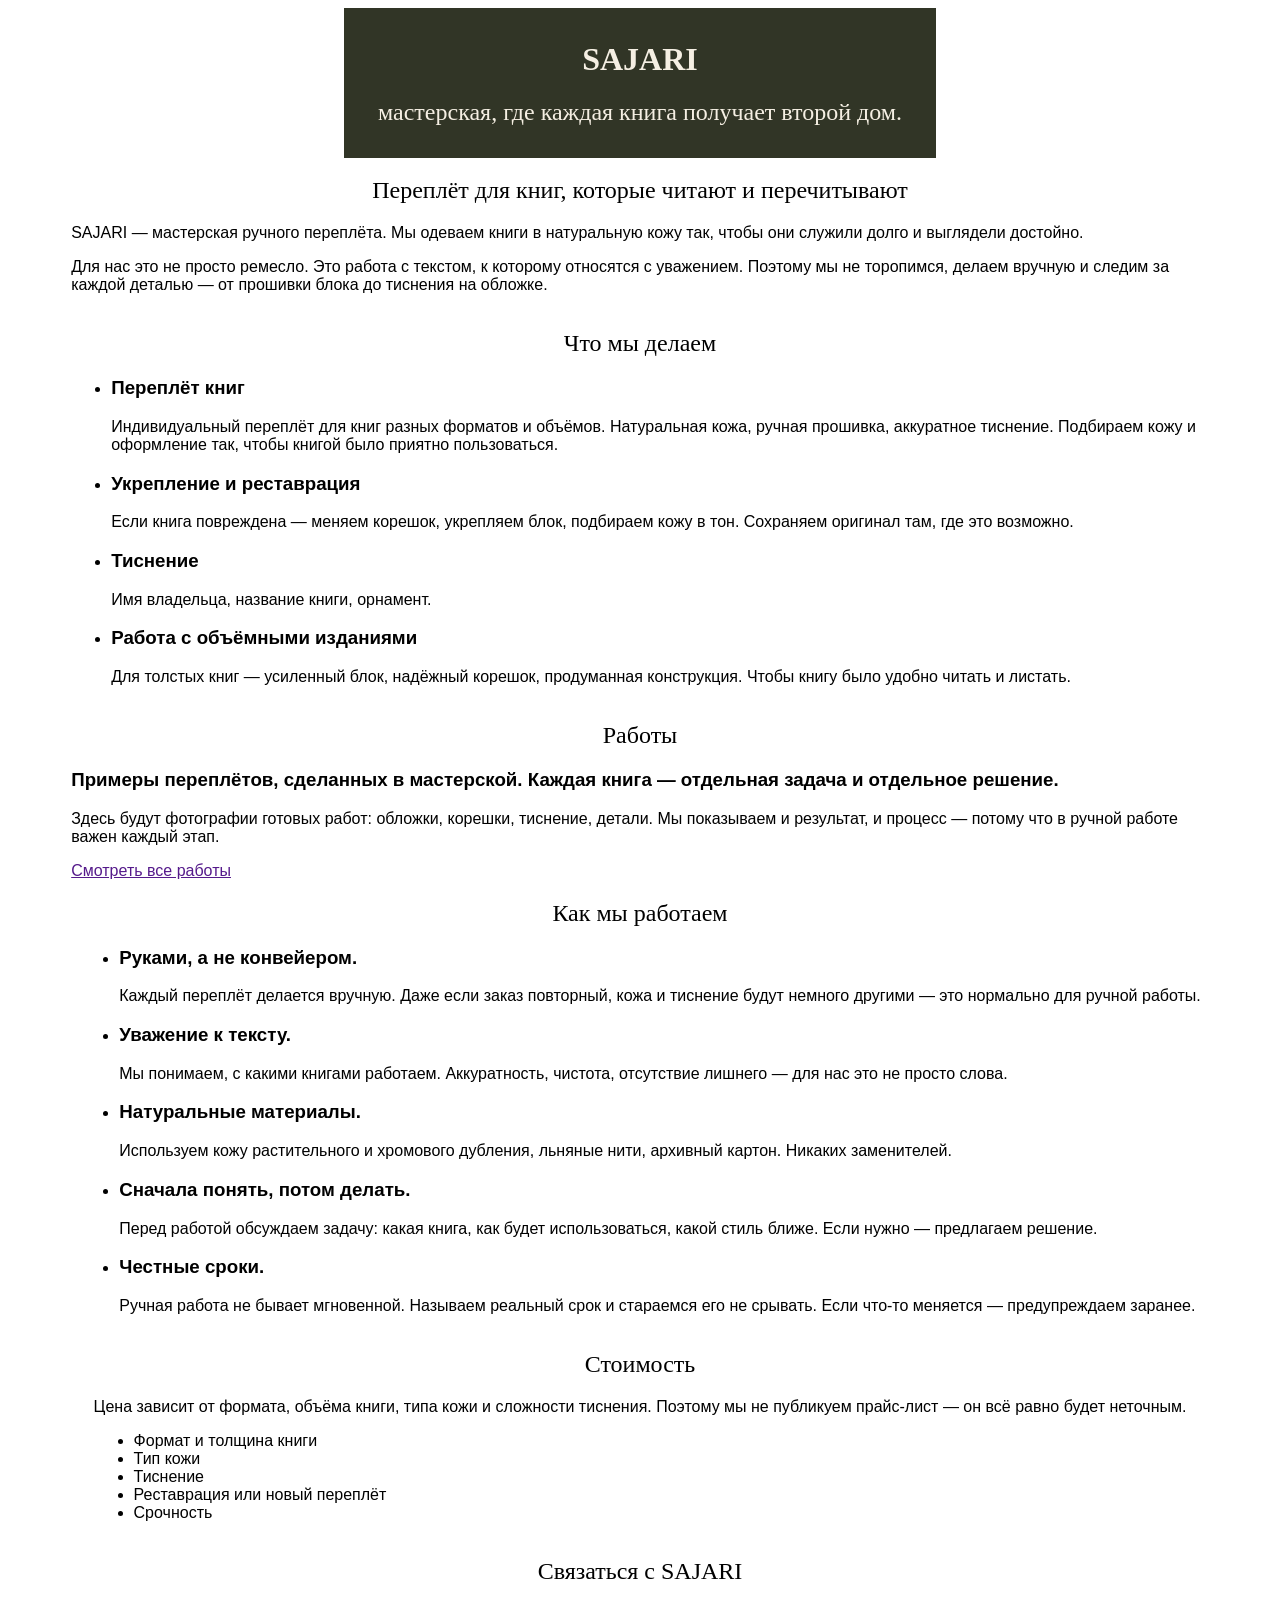
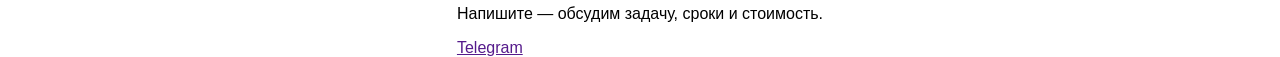
==== index.html @ 18451e55 "Add files via upload" ====
<html lang="en">
<head>
    <meta charset="UTF-8">
    <meta name="viewport" content="width=device-width, initial-scale=1.0">
    <title>SAJARI</title>
    <link rel="stylesheet" href="style.css">
</head>
<body>
    <main>
        <div class="hero">
            <h1>SAJARI</h1>
            <h2>мастерская, где каждая книга получает второй дом.</h2>
        </div>
        <div class="missia">
            <h2>Переплёт для книг, которые читают и перечитывают</h2>
            <p>SAJARI — мастерская ручного переплёта. Мы одеваем книги в натуральную кожу так, чтобы они служили долго и выглядели достойно.</p>
            <p>Для нас это не просто ремесло. Это работа с текстом, к которому относятся с уважением. Поэтому мы не торопимся, делаем вручную и следим за каждой деталью — от прошивки блока до тиснения на обложке.</p>
        </div>
        <div class="uslugi">
            <h2>Что мы делаем</h2>
            <ul>
                <li>
                    <h3>Переплёт книг</h3> 
                    <p>Индивидуальный переплёт для книг разных форматов и объёмов. Натуральная кожа, ручная прошивка, аккуратное тиснение. Подбираем кожу и оформление так, чтобы книгой было приятно пользоваться.</p>
                </li>
                <li>
                    <h3>Укрепление и реставрация</h3> 
                    <p>Если книга повреждена — меняем корешок, укрепляем блок, подбираем кожу в тон. Сохраняем оригинал там, где это возможно.</p>
                </li>
                <li>
                    <h3>Тиснение</h3>
                    <p>Имя владельца, название книги, орнамент. </p>
                </li>
                <li>
                    <h3>Работа с объёмными изданиями</h3>
                    <p>Для толстых книг — усиленный блок, надёжный корешок, продуманная конструкция. Чтобы книгу было удобно читать и листать.</p>
                </li>
            </ul>
        </div>
        <div class="portfolio">
            <h2>Работы</h2>
            <h3>Примеры переплётов, сделанных в мастерской. Каждая книга — отдельная задача и отдельное решение.</h3>
            <p>Здесь будут фотографии готовых работ: обложки, корешки, тиснение, детали. Мы показываем и результат, и процесс — потому что в ручной работе важен каждый этап.</p>
            <a href="">Смотреть все работы</a>
        </div>
        <div class="princip">
            <h2>Как мы работаем</h2>
            <ul>
                <li>
                    <h3>Руками, а не конвейером.</h3>
                    <p>Каждый переплёт делается вручную. Даже если заказ повторный, кожа и тиснение будут немного другими — это нормально для ручной работы.</p>
                </li>
                <li>
                    <h3>Уважение к тексту.</h3>
                    <p>Мы понимаем, с какими книгами работаем. Аккуратность, чистота, отсутствие лишнего — для нас это не просто слова.</p>
                </li>
                <li>
                    <h3>Натуральные материалы.</h3>
                    <p>Используем кожу растительного и хромового дубления, льняные нити, архивный картон. Никаких заменителей.</p>
                </li>
                <li>
                    <h3>Сначала понять, потом делать.</h3>
                    <p>Перед работой обсуждаем задачу: какая книга, как будет использоваться, какой стиль ближе. Если нужно — предлагаем решение.</p>
                </li>
                <li>
                    <h3>Честные сроки.</h3>
                    <p>Ручная работа не бывает мгновенной. Называем реальный срок и стараемся его не срывать. Если что-то меняется — предупреждаем заранее.</p>
                </li>
                
            </ul>
        </div>
        <div class="ceny">
            <h2>Стоимость</h2>
            <p>Цена зависит от формата, объёма книги, типа кожи и сложности тиснения. Поэтому мы не публикуем прайс-лист — он всё равно будет неточным.</p>
            <ul>
                <li>Формат и толщина книги</li>
                <li>Тип кожи </li>
                <li>Тиснение</li>
                <li>Реставрация или новый переплёт</li>
                <li>Срочность</li>
            </ul>
        </div>
        <div class="contackty">
            <h2>Связаться с SAJARI</h2>
            <p>Напишите — обсудим задачу, сроки и стоимость.</p>
            <a href="">Telegram</a>
        </div>
    </main>
</body>
</html>
---- style.css ----
@font-face {
    font-family: zag;
    src: url(fonts/Strogo-Regular.ttf);
}
@font-face {
    font-family: txt;
    src: url(fonts/NikkyouSans.ttf);
}
*{
    font-family: Arial, Helvetica, sans-serif;
}
main{
    display: flex;
    flex-direction: column;
    align-items: center;
    height: 90%;
    padding: 0 5%;
}
h1{
    font-family: zag;

    text-align: center;
}
h2{
    font-family: zag;
    font-weight: 40;
    text-align: center;
}

.hero{
    padding: 1% 3%;
    background:#313526;
    color: #F5EFE3;
}
.uslugi {
    text-align: start;
}
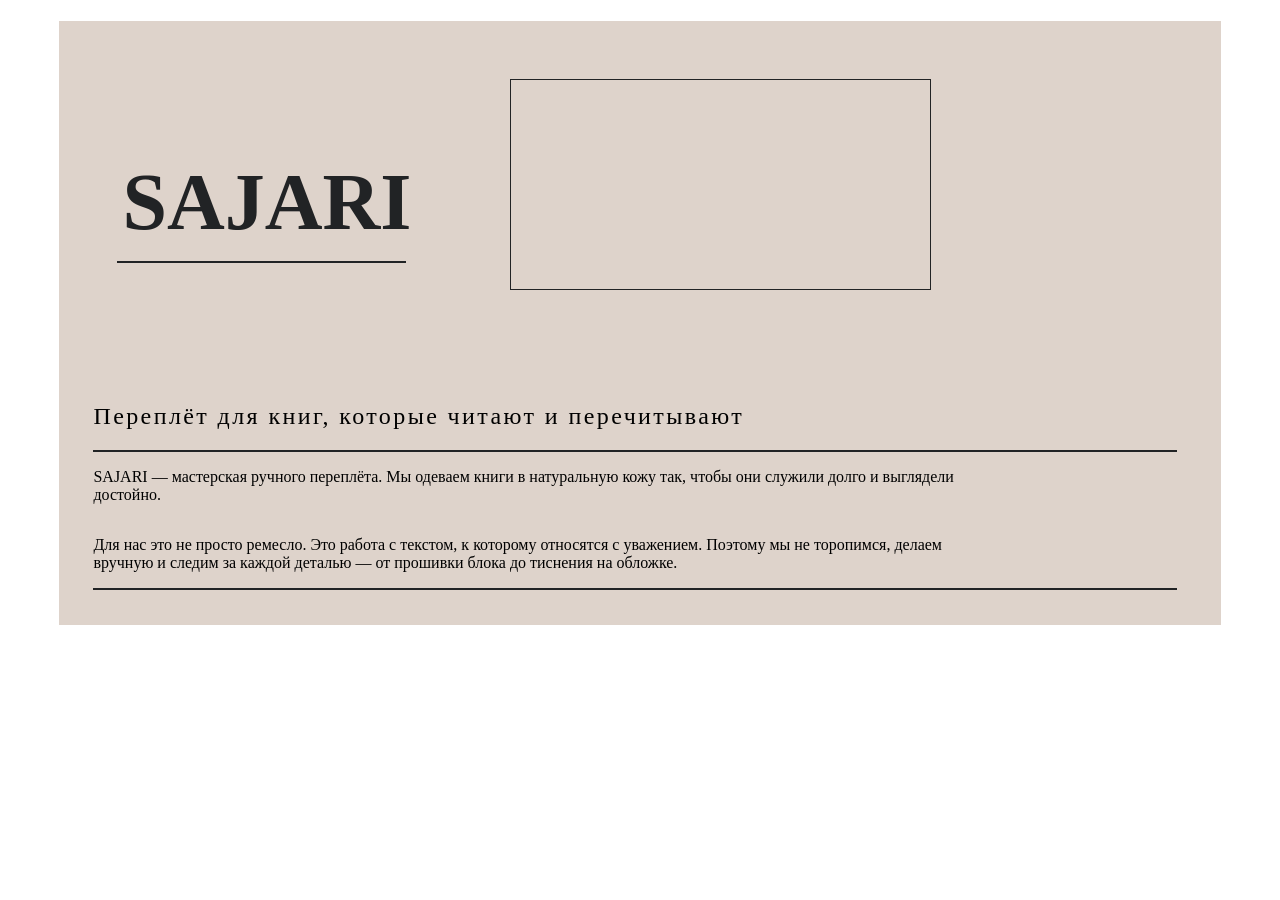
==== commit 0b9728a5: "Add files via upload" ====
--- a/index.html
+++ b/index.html
@@ -8,82 +8,23 @@
 <body>
     <main>
         <div class="hero">
-            <h1>SAJARI</h1>
-            <h2>мастерская, где каждая книга получает второй дом.</h2>
+            <div class="herolv1">
+                <h1>SAJARI</h1>
+                <hr>
+            </div>
+            <video autoplay muted loop playsinline>
+                <source src="img/IMG_3196-_1_.mp4" type="video/mp4">
+            </video>
         </div>
         <div class="missia">
             <h2>Переплёт для книг, которые читают и перечитывают</h2>
-            <p>SAJARI — мастерская ручного переплёта. Мы одеваем книги в натуральную кожу так, чтобы они служили долго и выглядели достойно.</p>
-            <p>Для нас это не просто ремесло. Это работа с текстом, к которому относятся с уважением. Поэтому мы не торопимся, делаем вручную и следим за каждой деталью — от прошивки блока до тиснения на обложке.</p>
-        </div>
-        <div class="uslugi">
-            <h2>Что мы делаем</h2>
-            <ul>
-                <li>
-                    <h3>Переплёт книг</h3> 
-                    <p>Индивидуальный переплёт для книг разных форматов и объёмов. Натуральная кожа, ручная прошивка, аккуратное тиснение. Подбираем кожу и оформление так, чтобы книгой было приятно пользоваться.</p>
-                </li>
-                <li>
-                    <h3>Укрепление и реставрация</h3> 
-                    <p>Если книга повреждена — меняем корешок, укрепляем блок, подбираем кожу в тон. Сохраняем оригинал там, где это возможно.</p>
-                </li>
-                <li>
-                    <h3>Тиснение</h3>
-                    <p>Имя владельца, название книги, орнамент. </p>
-                </li>
-                <li>
-                    <h3>Работа с объёмными изданиями</h3>
-                    <p>Для толстых книг — усиленный блок, надёжный корешок, продуманная конструкция. Чтобы книгу было удобно читать и листать.</p>
-                </li>
-            </ul>
-        </div>
-        <div class="portfolio">
-            <h2>Работы</h2>
-            <h3>Примеры переплётов, сделанных в мастерской. Каждая книга — отдельная задача и отдельное решение.</h3>
-            <p>Здесь будут фотографии готовых работ: обложки, корешки, тиснение, детали. Мы показываем и результат, и процесс — потому что в ручной работе важен каждый этап.</p>
-            <a href="">Смотреть все работы</a>
-        </div>
-        <div class="princip">
-            <h2>Как мы работаем</h2>
-            <ul>
-                <li>
-                    <h3>Руками, а не конвейером.</h3>
-                    <p>Каждый переплёт делается вручную. Даже если заказ повторный, кожа и тиснение будут немного другими — это нормально для ручной работы.</p>
-                </li>
-                <li>
-                    <h3>Уважение к тексту.</h3>
-                    <p>Мы понимаем, с какими книгами работаем. Аккуратность, чистота, отсутствие лишнего — для нас это не просто слова.</p>
-                </li>
-                <li>
-                    <h3>Натуральные материалы.</h3>
-                    <p>Используем кожу растительного и хромового дубления, льняные нити, архивный картон. Никаких заменителей.</p>
-                </li>
-                <li>
-                    <h3>Сначала понять, потом делать.</h3>
-                    <p>Перед работой обсуждаем задачу: какая книга, как будет использоваться, какой стиль ближе. Если нужно — предлагаем решение.</p>
-                </li>
-                <li>
-                    <h3>Честные сроки.</h3>
-                    <p>Ручная работа не бывает мгновенной. Называем реальный срок и стараемся его не срывать. Если что-то меняется — предупреждаем заранее.</p>
-                </li>
-                
-            </ul>
-        </div>
-        <div class="ceny">
-            <h2>Стоимость</h2>
-            <p>Цена зависит от формата, объёма книги, типа кожи и сложности тиснения. Поэтому мы не публикуем прайс-лист — он всё равно будет неточным.</p>
-            <ul>
-                <li>Формат и толщина книги</li>
-                <li>Тип кожи </li>
-                <li>Тиснение</li>
-                <li>Реставрация или новый переплёт</li>
-                <li>Срочность</li>
-            </ul>
-        </div>
-        <div class="contackty">
-            <h2>Связаться с SAJARI</h2>
-            <p>Напишите — обсудим задачу, сроки и стоимость.</p>
-            <a href="">Telegram</a>
+            <div class="mlv1">
+                <div class="mlv2">
+                    <p>SAJARI — мастерская ручного переплёта. Мы одеваем книги в натуральную кожу так, чтобы они служили долго и выглядели достойно.</p>
+                    <p>Для нас это не просто ремесло. Это работа с текстом, к которому относятся с уважением. Поэтому мы не торопимся, делаем вручную и следим за каждой деталью — от прошивки блока до тиснения на обложке.</p>
+                </div>
+                <img src="img/IMG_3200.JPEG" alt="">
+            </div>
         </div>
     </main>
 </body>
--- a/style.css
+++ b/style.css
@@ -1,37 +1,136 @@
 @font-face {
-    font-family: zag;
-    src: url(fonts/Strogo-Regular.ttf);
+    font-family: f1;
+    src: url(fonts/Metrika.otf);
 }
 @font-face {
-    font-family: txt;
-    src: url(fonts/NikkyouSans.ttf);
+    font-family: f2;
+    src: url(fonts/Novelist_free.otf);
+}
+@font-face {
+    font-family: f3;
+    src: url(fonts/Ostrovsky-Bold_0.otf);
+}
+:root{
+    --1:#212325;
+    --2:#234C6A;
+    --3:#456882;
+    --4:#ded3cb;
+}
+main{
+    padding: 1% 4%;
 }
 *{
-    font-family: Arial, Helvetica, sans-serif;
+    font-family: f4;
 }
-main{
+.hero{
+    background: var(--4);
+    display: flex;
+    align-items: center;
+    padding: 5%;
+    gap: 10%;
+}
+
+.hero video{
+    width: auto;
+    width: 40%;
+    border: var(--1) 1px solid;
+}
+.herolv1{
+    
+}
+.imgs{
+    display: flex;
+    gap:20px;
+    align-items: center;
+    justify-content: center;
+    background: var(--3);
+    width: 100%;
+    padding: 4%;
+}
+.hero h1{
+    font-family: f1;
+    color: var(--1);
+    margin-bottom: 0px;
+    font-size: 500%;
+    padding: 2%;
+    text-align: center;
+    
+}
+hr{
+    border: none;
+    border-bottom: var(--1) 2px solid;
+    
+}
+.missia{
+    background: var(--4);
+    padding: 3%;
+    font-family:f2;
+}
+h2{
+    font-family: f2;
+    font-weight: 100;
+    letter-spacing: 0.1em;
+}
+p{
+    font-family: f1;
+}
+.mlv2{
+    border-top:var(--1) 2px solid;
+    border-bottom:var(--1) 2px solid;
+    padding: 0% 20% 0% 0%;
     display: flex;
     flex-direction: column;
     align-items: center;
-    height: 90%;
-    padding: 0 5%;
 }
-h1{
-    font-family: zag;
-
-    text-align: center;
+.mlv1{
+    display: flex;
+    gap: 10px;
 }
-h2{
-    font-family: zag;
-    font-weight: 40;
-    text-align: center;
+.mlv2 img{
+    width: 20%;
+    height: auto;
 }
 
-.hero{
-    padding: 1% 3%;
-    background:#313526;
-    color: #F5EFE3;
-}
-.uslugi {
-    text-align: start;
+/* Мобильные — видео становится фоном */
+@media (max-width: 768px) {
+    .hero {
+        position: relative;
+        flex-direction: column;
+        justify-content: center;
+        min-height: 100vh;
+        padding: 0;
+        gap: 0;
+        overflow: hidden;
+        align-items: center;
+    }
+
+    .hero video {
+        position: absolute;
+        inset: 0;
+        width: 100%;
+        height: 100%;
+        object-fit: cover;
+        z-index: 0;
+        border: none;
+    }
+
+    .herolv1 {
+        position: relative;
+        z-index: 1;
+        padding: 40px 20px;
+        color: var(--4);
+    }
+
+    .hero h1 {
+        color:  var(--4);
+    }
+
+    .herolv1 hr {
+        border-bottom-color: #fff;
+    }
+    .missia img{
+        width: 0;
+    }
+    main{
+    }
 }
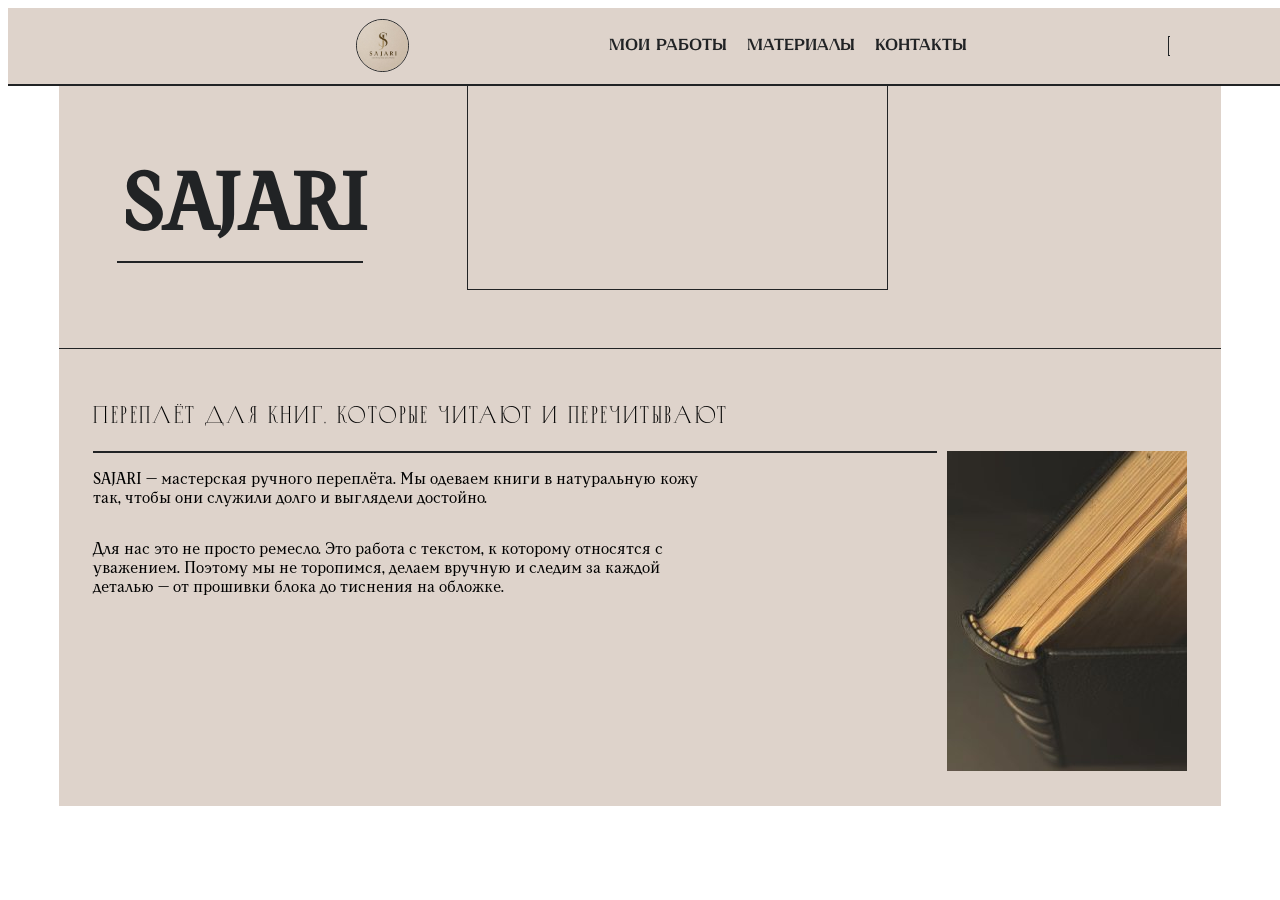
==== commit 72347f32: "Add files via upload" ====
--- a/index.html
+++ b/index.html
@@ -6,6 +6,17 @@
     <link rel="stylesheet" href="style.css">
 </head>
 <body>
+    <header>
+        <div class="hlv1">
+            <img style="border-radius: 100px;" src="img/414baae6-4840-48d2-a24d-3bc8800eeddb.jfif" alt="">
+            <div class="hlv2">
+                <a href="">Мои работы</a>
+                <a href="">Материалы</a>
+                <a href="">Контакты</a>
+            </div>
+            <a href=""><img style=" nvert(24%) sepia(28%) saturate(1200%) hue-rotate(170deg) brightness(90%) contrast(95%); border: none; width:10%;" src="https://cdn.jsdelivr.net/gh/glincker/thesvg@main/public/icons/telegram/mono.svg" alt=""></a>
+        </div>
+    </header>
     <main>
         <div class="hero">
             <div class="herolv1">
--- a/style.css
+++ b/style.css
@@ -22,12 +22,46 @@
 *{
     font-family: f4;
 }
+header{
+    z-index: 1000;
+    display: flex;
+    align-items: center;
+    background: var(--4);
+    position: fixed;
+    justify-content: center;
+    align-items: center;
+    padding: 1% 0% 1% 20%;
+    border-bottom: var(--1) 2px solid; 
+    max-height: 50px;
+}
+.hlv1{
+    display: flex;
+    align-items: center;
+    justify-content: space-around;
+    gap: 16px;
+}
+header img{
+    width: 5%;
+    height: 5%;
+    border: var(--1) 1px solid;
+}
+header a{
+    font-family: f3;
+    text-decoration: none;
+    color: var(--1);
+
+}
+.hlv2{
+    display: flex;
+    gap: 20px;
+}
 .hero{
     background: var(--4);
     display: flex;
     align-items: center;
     padding: 5%;
     gap: 10%;
+    border-bottom: var(--1) 1px solid;
 }
 
 .hero video{
@@ -76,7 +110,6 @@
 }
 .mlv2{
     border-top:var(--1) 2px solid;
-    border-bottom:var(--1) 2px solid;
     padding: 0% 20% 0% 0%;
     display: flex;
     flex-direction: column;
@@ -91,7 +124,6 @@
     height: auto;
 }
 
-/* Мобильные — видео становится фоном */
 @media (max-width: 768px) {
     .hero {
         position: relative;
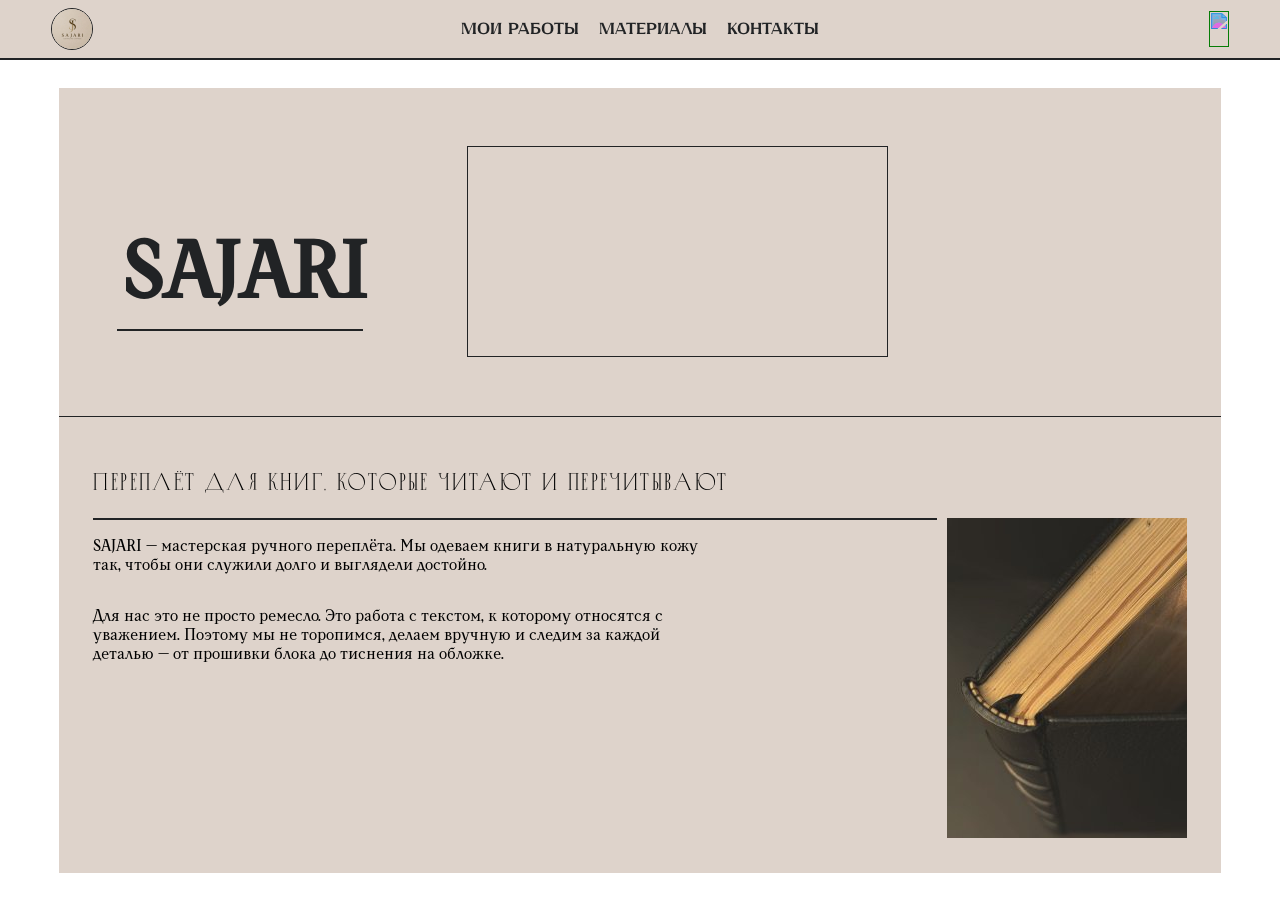
==== commit 9a18566c: "Add files via upload" ====
--- a/index.html
+++ b/index.html
@@ -8,13 +8,13 @@
 <body>
     <header>
         <div class="hlv1">
-            <img style="border-radius: 100px;" src="img/414baae6-4840-48d2-a24d-3bc8800eeddb.jfif" alt="">
+            <img style="border-radius: 100px; border: var(--1) 1px solid" src="img/414baae6-4840-48d2-a24d-3bc8800eeddb.jfif" alt="">
             <div class="hlv2">
                 <a href="">Мои работы</a>
                 <a href="">Материалы</a>
                 <a href="">Контакты</a>
             </div>
-            <a href=""><img style=" nvert(24%) sepia(28%) saturate(1200%) hue-rotate(170deg) brightness(90%) contrast(95%); border: none; width:10%;" src="https://cdn.jsdelivr.net/gh/glincker/thesvg@main/public/icons/telegram/mono.svg" alt=""></a>
+            <a href=""><img style=" nvert(24%) sepia(28%) saturate(1200%) hue-rotate(170deg) brightness(90%) contrast(95%); border: none; width:100%;" src="https://cdn.jsdelivr.net/gh/glincker/thesvg@main/public/icons/telegram/mono.svg" alt=""></a>
         </div>
     </header>
     <main>
--- a/style.css
+++ b/style.css
@@ -22,34 +22,77 @@
 *{
     font-family: f4;
 }
-header{
+header {
+    position: fixed;
+    top: 0;
+    left: 0;
+    right: 0;
     z-index: 1000;
-    display: flex;
-    align-items: center;
     background: var(--4);
-    position: fixed;
-    justify-content: center;
-    align-items: center;
-    padding: 1% 0% 1% 20%;
-    border-bottom: var(--1) 2px solid; 
-    max-height: 50px;
-}
-.hlv1{
-    display: flex;
-    align-items: center;
-    justify-content: space-around;
-    gap: 16px;
-}
-header img{
-    width: 5%;
-    height: 5%;
-    border: var(--1) 1px solid;
-}
-header a{
+    border-bottom: 2px solid var(--1);
+    box-sizing: border-box;
+    height: 60px;
+    display: flex;
+    align-items: center;
+}
+
+.hlv1 {
+    width: 100%;
+    padding: 0 4%;
+    box-sizing: border-box;
+    display: flex;
+    align-items: center;
+    justify-content: space-between;
+}
+
+/* Логотип — первый элемент в .hlv1 */
+.hlv1 > img {
+    height: 40px;
+    width: 40px;
+    object-fit: cover;
+    display: block;
+}
+
+/* Меню */
+.hlv2 {
+    display: flex;
+    gap: 32px;
+    position: absolute;
+    left: 50%;
+    transform: translateX(-50%);
+}
+
+.hlv2 a {
     font-family: f3;
     text-decoration: none;
     color: var(--1);
-
+    transition: color 0.3s;
+    white-space: nowrap;
+}
+
+.hlv2 a:hover {
+    color: var(--3);
+}
+
+/* Ссылка с телегой — последний элемент */
+.hlv1 > a {
+    display: block;
+}
+
+.hlv1 > a img {
+    height: 36px;
+    width: 36px;
+    display: block;
+    filter: invert(24%) sepia(28%) saturate(1200%) hue-rotate(170deg) brightness(90%) contrast(95%);
+    transition: filter 0.3s;
+}
+
+.hlv1 > a:hover img {
+    filter: invert(38%) sepia(30%) saturate(1000%) hue-rotate(170deg) brightness(100%) contrast(95%);
+}
+
+main {
+    padding-top: 80px;
 }
 .hlv2{
     display: flex;
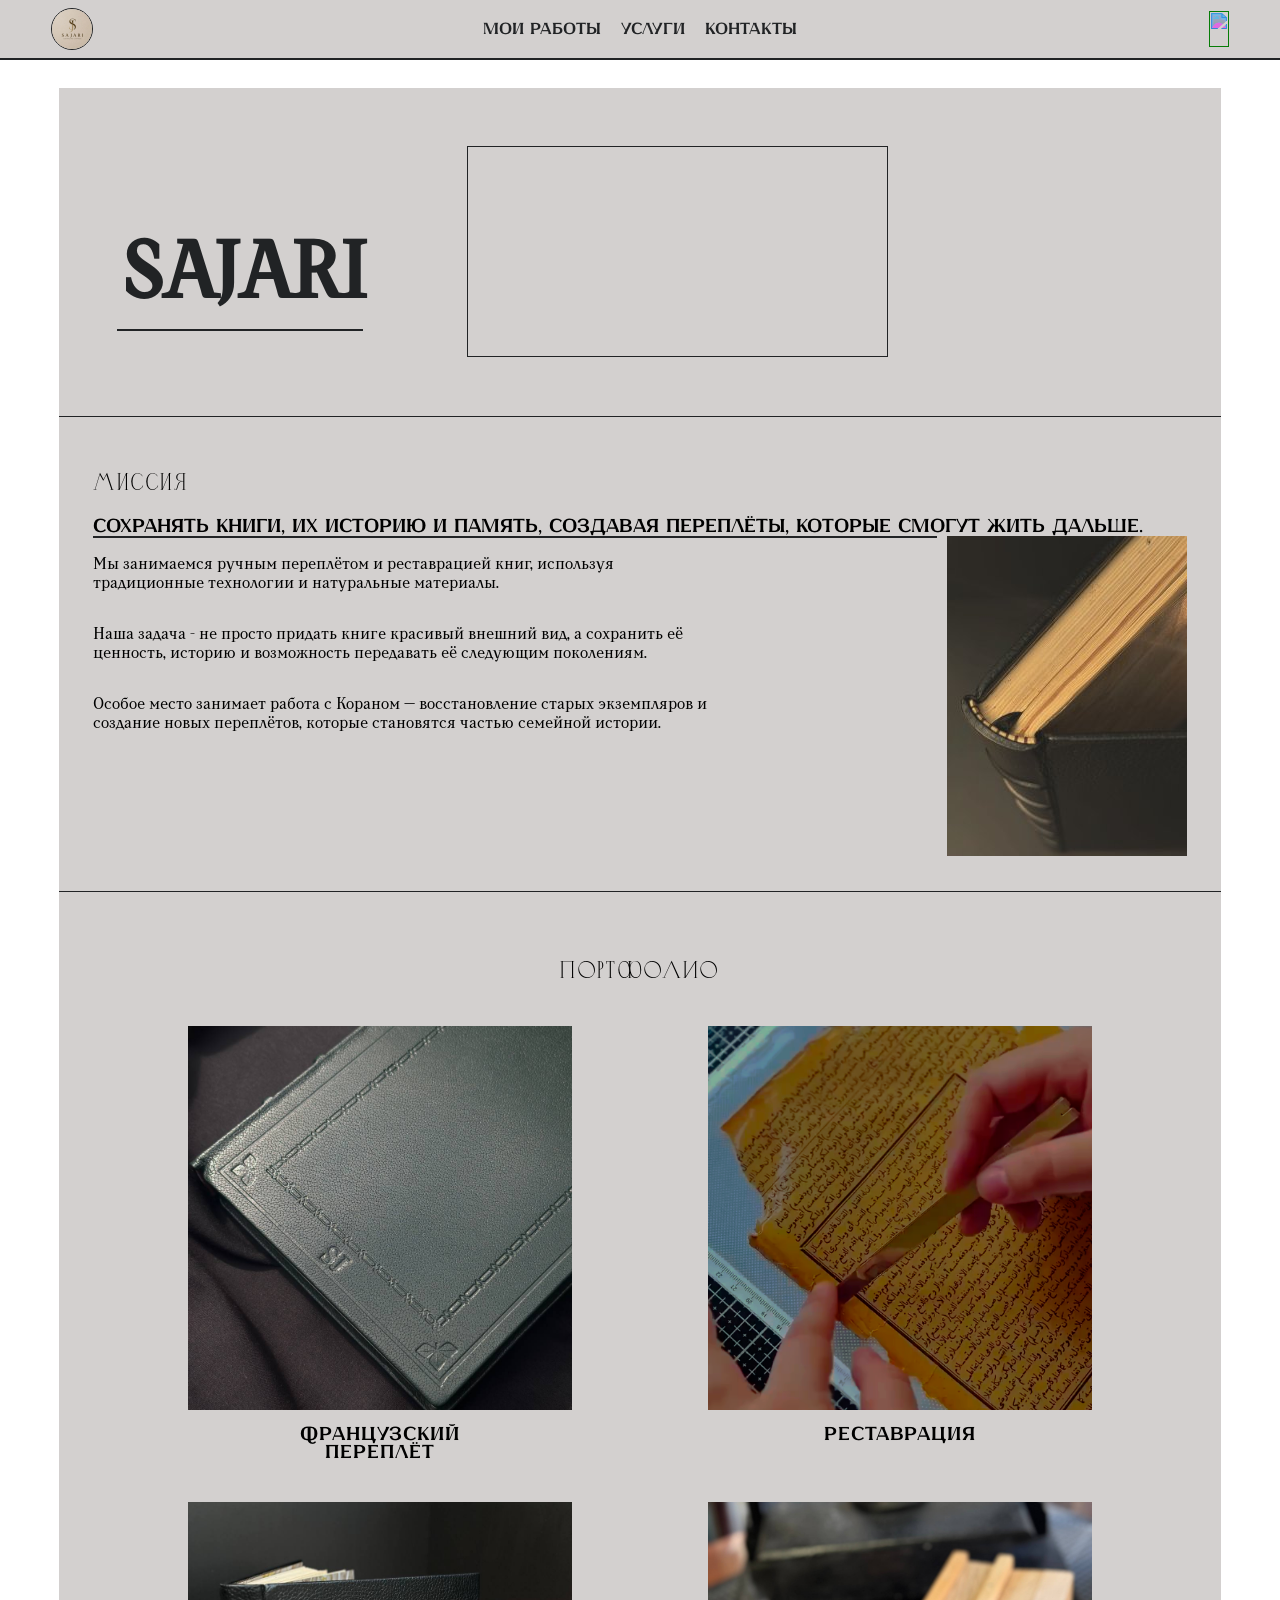
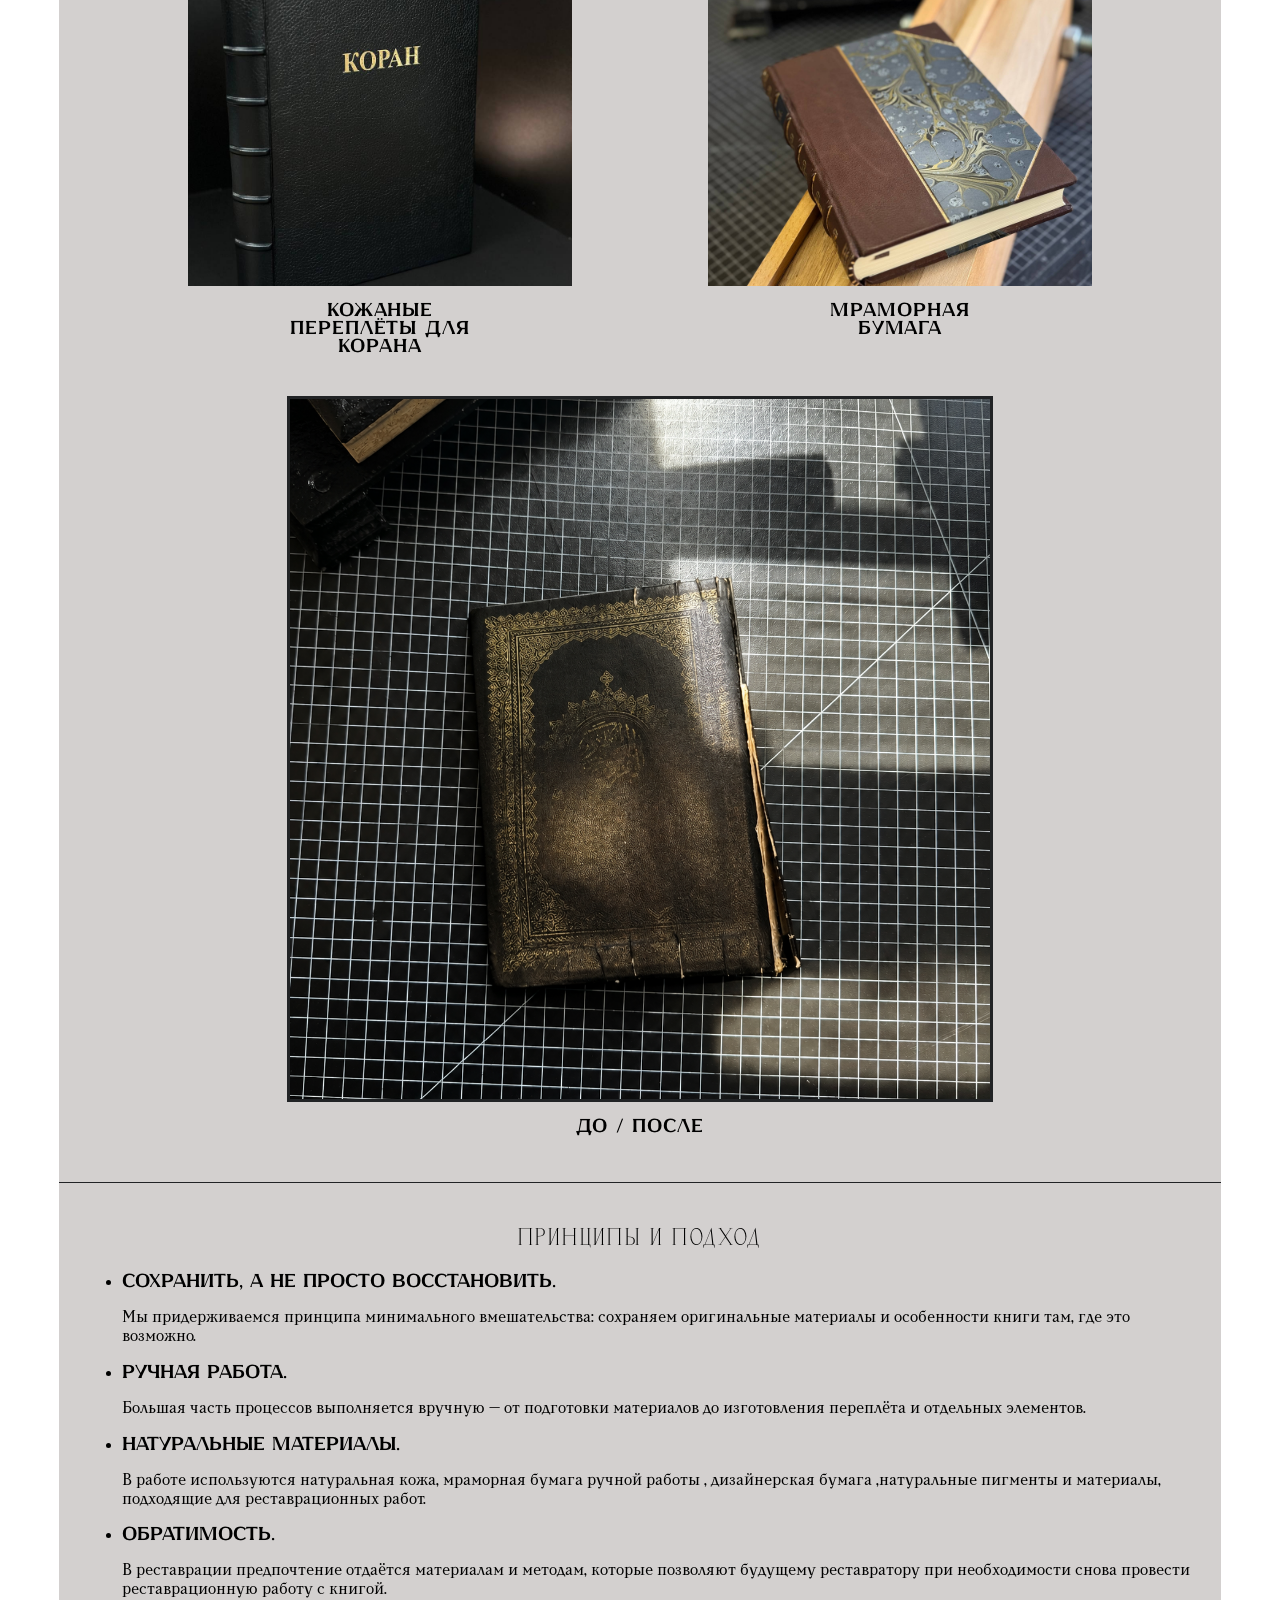
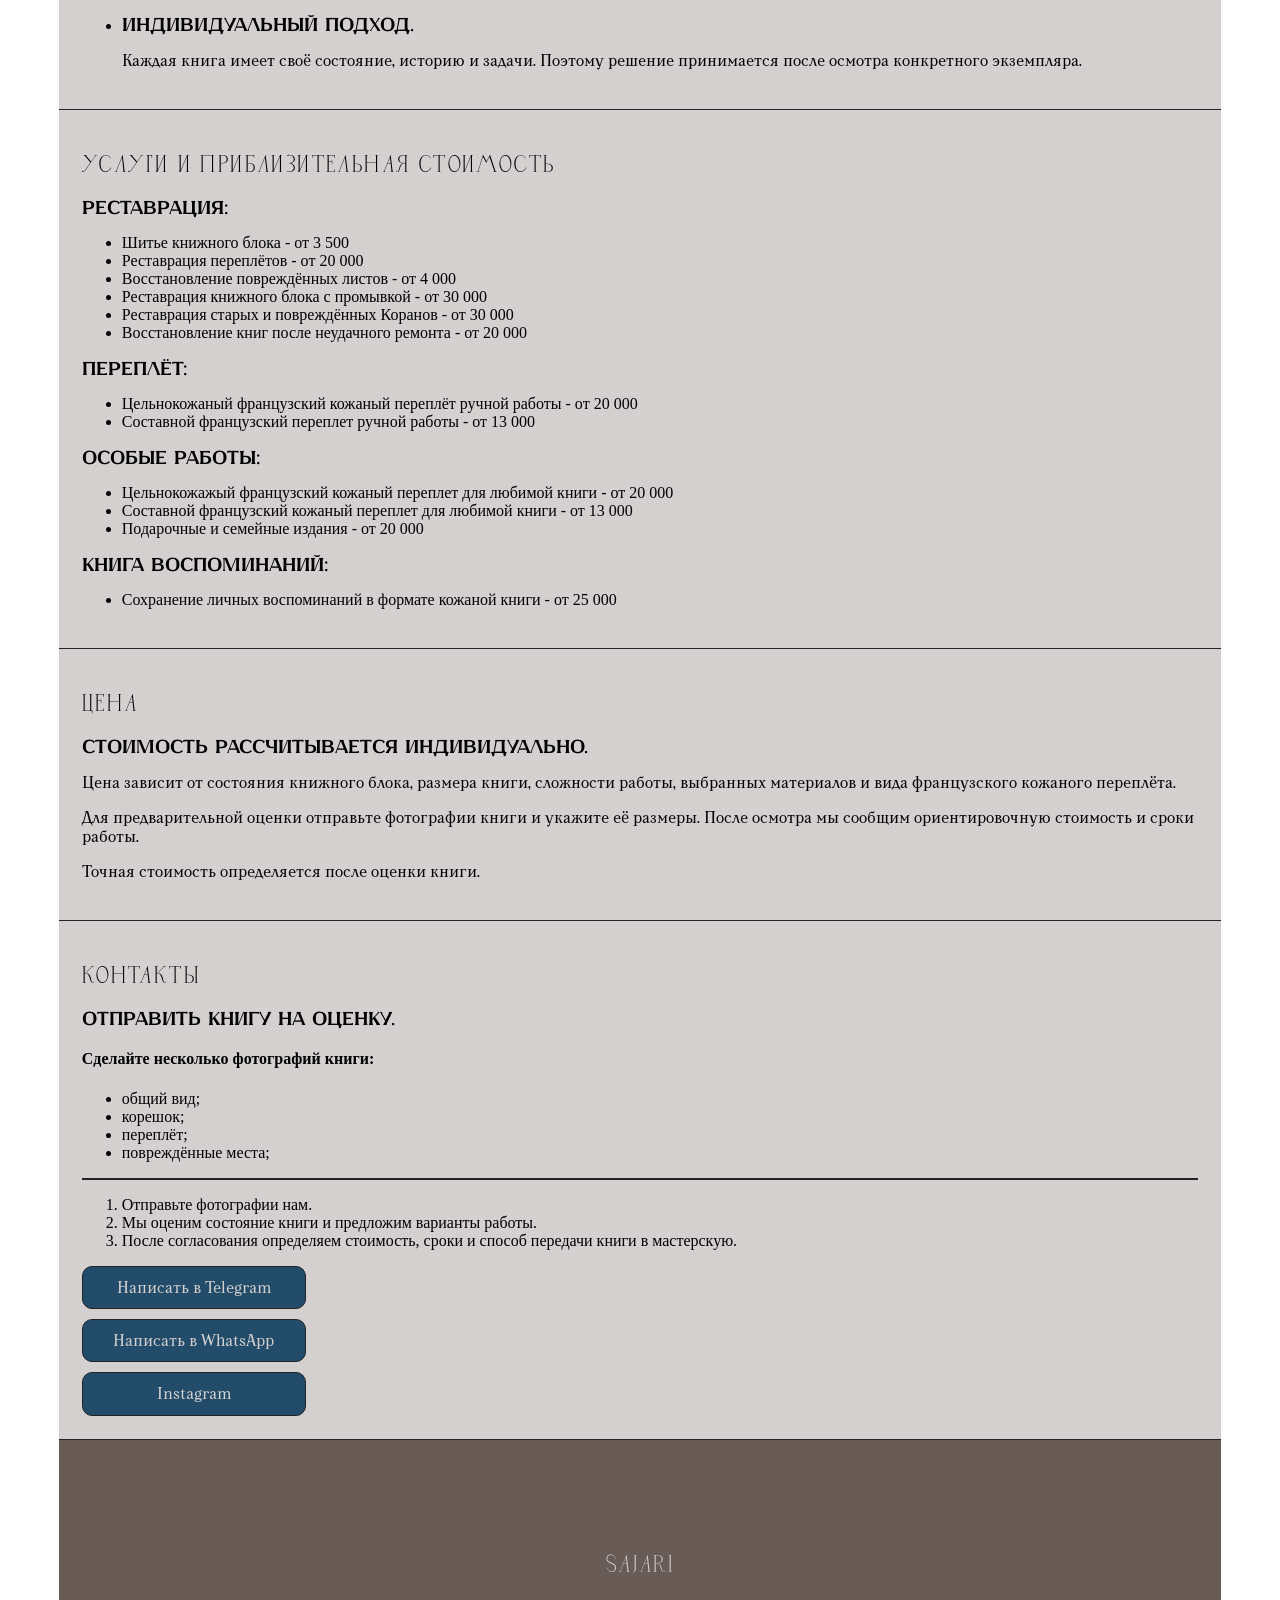
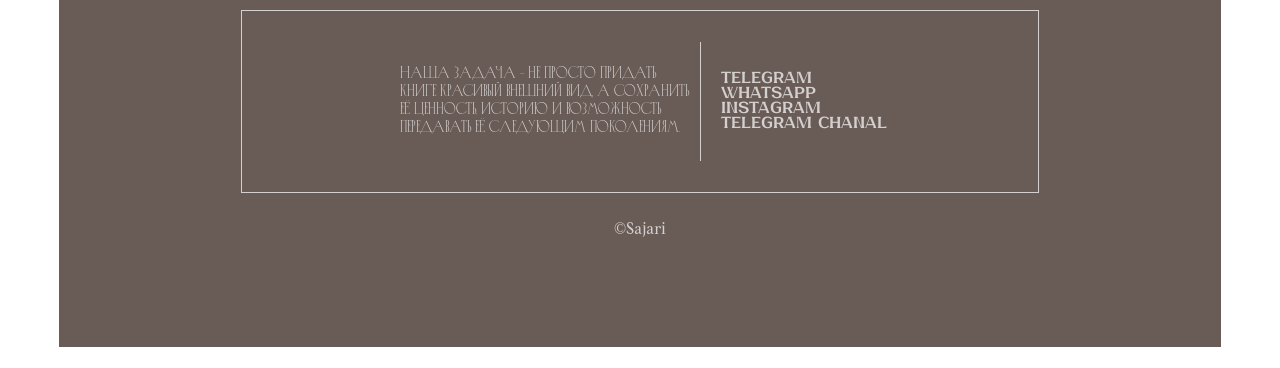
==== commit 36f750fd: "Add files via upload" ====
--- a/index.html
+++ b/index.html
@@ -1,18 +1,23 @@
-<html lang="en">
+<html lang="ru">
 <head>
     <meta charset="UTF-8">
     <meta name="viewport" content="width=device-width, initial-scale=1.0">
     <title>SAJARI</title>
+    <script defer src="https://cdn.jsdelivr.net/npm/img-comparison-slider@8/dist/index.js"></script>
+    <link rel="stylesheet" href="https://cdn.jsdelivr.net/npm/img-comparison-slider@8/dist/styles.css" />
     <link rel="stylesheet" href="style.css">
+    <link rel="icon" href="img/icon.png" type="image/png">
+    <link rel="stylesheet" href="adaptive.css">
+    
 </head>
 <body>
     <header>
         <div class="hlv1">
             <img style="border-radius: 100px; border: var(--1) 1px solid" src="img/414baae6-4840-48d2-a24d-3bc8800eeddb.jfif" alt="">
             <div class="hlv2">
-                <a href="">Мои работы</a>
-                <a href="">Материалы</a>
-                <a href="">Контакты</a>
+                <a href="#pf">Мои работы</a>
+                <a href="#us">УСЛУГИ</a>
+                <a href="#kt">Контакты</a>
             </div>
             <a href=""><img style=" nvert(24%) sepia(28%) saturate(1200%) hue-rotate(170deg) brightness(90%) contrast(95%); border: none; width:100%;" src="https://cdn.jsdelivr.net/gh/glincker/thesvg@main/public/icons/telegram/mono.svg" alt=""></a>
         </div>
@@ -28,15 +33,146 @@
             </video>
         </div>
         <div class="missia">
-            <h2>Переплёт для книг, которые читают и перечитывают</h2>
+            <h2>МИССИЯ</h2>
+            <h3>Сохранять книги, их историю и память, создавая переплёты, которые смогут жить дальше.</h3>
             <div class="mlv1">
                 <div class="mlv2">
-                    <p>SAJARI — мастерская ручного переплёта. Мы одеваем книги в натуральную кожу так, чтобы они служили долго и выглядели достойно.</p>
-                    <p>Для нас это не просто ремесло. Это работа с текстом, к которому относятся с уважением. Поэтому мы не торопимся, делаем вручную и следим за каждой деталью — от прошивки блока до тиснения на обложке.</p>
+                    <p>Мы занимаемся ручным переплётом и реставрацией книг, используя традиционные технологии и натуральные материалы.</p>
+                    <p>Наша задача - не просто придать книге красивый внешний вид, а сохранить её ценность, историю и возможность передавать её следующим поколениям.</p>
+                    <p>Особое место занимает работа с Кораном — восстановление старых экземпляров и создание новых переплётов, которые становятся частью семейной истории.</p>
                 </div>
                 <img src="img/IMG_3200.JPEG" alt="">
             </div>
         </div>
+        <div id="pf" class="portfolio">
+            <h2>Портфолио</h2>
+            <div class="plv1">
+                <div class="pgrid">
+                    <div class="pimg">
+                        <img src="img/photo_2026-08-06_23-45-02.jpg" alt="">
+                        <h3>Французский переплёт</h3>
+                    </div>
+                    <div class="pimg">
+                        <img src="img/restov.png" alt="">
+                        <h3>Реставрация</h3>
+                    </div>
+                    <div class="pimg">
+                        <img src="img/qurqn.jpg" alt="">
+                        <h3>Кожаные переплёты для Корана</h3>
+                    </div>
+                    <div class="pimg">
+                        <img src="img/mramor.jpg" alt="">
+                        <h3>Мраморная бумага</h3>
+                    </div>
+                    <div style="max-width: none;" class="pimg">
+                        <img-comparison-slider>
+                            <img slot="first" src="img/do.png">
+                            <img slot="second" src="img/posle.JPG">
+                        </img-comparison-slider>
+                        <h3 style="text-align: center;" > До / После</h3>
+                    </div>
+                </div>
+            </div>
+        </div>
+        <div class="princip">
+            <h2>ПРИНЦИПЫ И ПОДХОД</h2>
+            <ul>
+                <li>
+                    <h3>Сохранить, а не просто восстановить.</h3>
+                    <p>Мы придерживаемся принципа минимального вмешательства: сохраняем оригинальные материалы и особенности книги там, где это возможно.</p>
+                </li>
+                <li>
+                    <h3>Ручная работа.</h3>
+                    <p>Большая часть процессов выполняется вручную — от подготовки материалов до изготовления переплёта и отдельных элементов.</p>
+                </li>
+                <li>
+                    <h3>Натуральные материалы.</h3>
+                    <p>В работе используются натуральная кожа, мраморная бумага ручной работы , дизайнерская бумага ,натуральные пигменты и материалы, подходящие для реставрационных работ.</p>
+                </li>
+                <li>
+                    <h3>Обратимость.</h3>
+                    <p>В реставрации предпочтение отдаётся материалам и методам, которые позволяют будущему реставратору при необходимости снова провести реставрационную работу с книгой.</p>
+                </li>
+                <li>
+                    <h3>Индивидуальный подход.</h3>
+                    <p>Каждая книга имеет своё состояние, историю и задачи. Поэтому решение принимается после осмотра конкретного экземпляра.</p>
+                </li>
+            </ul>            
+        </div>
+        <div id="us" class="uslugi" >
+            <h2>УСЛУГИ И ПРИБЛИЗИТЕЛЬНАЯ СТОИМОСТЬ</h2>
+            <h3>Реставрация:</h3>
+            <ul>
+                <li>Шитье книжного блока - от 3 500</li>
+                <li>Реставрация переплётов -  от 20 000</li>
+                <li>Восстановление повреждённых листов - от 4 000</li>
+                <li>Реставрация книжного блока с промывкой - от 30 000</li>
+                <li>Реставрация старых и повреждённых Коранов - от 30 000</li>
+                <li>Восстановление книг после неудачного ремонта - от 20 000</li>
+            </ul>
+            <h3>Переплёт:</h3>
+            <ul>
+                <li>Цельнокожаный французский кожаный переплёт ручной работы - от 20 000</li>
+                <li>Составной французский переплет ручной работы - от 13 000</li>
+            </ul>
+            <h3>Особые работы:</h3>
+            <ul>
+                <li>Цельнокожажый французский кожаный переплет для любимой книги - от 20 000</li>
+                <li>Составной французский кожаный переплет для любимой книги - от 13 000</li>
+                <li>Подарочные и семейные издания - от 20 000</li>
+            </ul>
+            <h3>Книга воспоминаний: </h3>
+            <ul>
+                <li>Сохранение личных воспоминаний в формате кожаной книги - от 25 000</li>
+            </ul>
+        </div>
+        <div class="cena">
+            <h2>ЦЕНА</h2>
+            <h3>Стоимость рассчитывается индивидуально.</h3>
+            <div class="cnlv1">
+                <p>Цена зависит от состояния книжного блока, размера книги, сложности работы, выбранных материалов и вида французского кожаного  переплёта.</p>
+                <p>Для предварительной оценки отправьте фотографии книги и укажите её размеры. После осмотра мы сообщим ориентировочную стоимость и сроки работы.</p>
+                <p>Точная стоимость определяется после оценки книги.</p>
+            </div>
+        </div>
+        <div id="kt" class="kontacty">
+            <h2>КОНТАКТЫ</h2>
+            <h3>Отправить книгу на оценку.</h3>
+            <h4>Сделайте несколько фотографий книги:</h4>
+                <ul>
+                    <li>общий вид;</li>
+                    <li>корешок;</li>
+                    <li>переплёт;</li>
+                    <li>повреждённые места;</li>
+                </ul>
+                <hr>
+            <ol>
+                <li>Отправьте фотографии нам.</li>
+                <li>Мы оценим состояние книги и предложим варианты работы.</li>
+                <li>После согласования определяем стоимость, сроки и способ передачи книги в мастерскую.</li>
+            </ol>
+            <div class="knlv1">
+                <a href="https://t.me/SAJARIIII">Написать в Telegram</a>
+                <a href="https://wa.me/79896782414">Написать в WhatsApp</a>
+                <a href="">Instagram</a>
+            </div>
+        </div>
+        <div class="futer">
+            <h2>SAJARI</h2>
+            <div class="fulv0">
+                <div class="fulv1">
+                    <p>Наша задача - не просто придать книге красивый внешний вид, а сохранить её ценность, историю и возможность передавать её следующим поколениям.</p>
+                </div>
+                <div class="fulv2">
+                    <a href="https://t.me/SAJARIIII">Telegram</a>
+                    <a href="https://wa.me/79896782414">WhatsApp</a>
+                    <a href="">Instagram</a>
+                    <a href="https://t.me/SAJARIII">Telegram chanal</a>
+                </div>
+                
+            </div>
+            <p>©Sajari</p>
+        </div>
     </main>
 </body>
 </html>
--- a/style.css
+++ b/style.css
@@ -14,7 +14,7 @@
     --1:#212325;
     --2:#234C6A;
     --3:#456882;
-    --4:#ded3cb;
+    --4:#d3d0cf;
 }
 main{
     padding: 1% 4%;
@@ -167,45 +167,179 @@
     height: auto;
 }
 
-@media (max-width: 768px) {
-    .hero {
-        position: relative;
-        flex-direction: column;
-        justify-content: center;
-        min-height: 100vh;
-        padding: 0;
-        gap: 0;
-        overflow: hidden;
-        align-items: center;
-    }
-
-    .hero video {
-        position: absolute;
-        inset: 0;
-        width: 100%;
-        height: 100%;
-        object-fit: cover;
-        z-index: 0;
-        border: none;
-    }
-
-    .herolv1 {
-        position: relative;
-        z-index: 1;
-        padding: 40px 20px;
-        color: var(--4);
-    }
-
-    .hero h1 {
-        color:  var(--4);
-    }
-
-    .herolv1 hr {
-        border-bottom-color: #fff;
-    }
-    .missia img{
-        width: 0;
-    }
-    main{
-    }
+h3{     
+    font-family: f3;
+}
+.portfolio{
+    display: flex;
+    flex-direction: column;
+    justify-content: center;
+    align-items: center;
+    background: var(--4);
+    border-top: var(--1) 1px solid;
+    border-bottom: var(--1) 1px solid;
+}
+.portfolio {
+    padding: 4% 0;
+    text-align: center;
+}
+
+.portfolio h2 {
+    margin-bottom: 40px;
+}
+
+.pgrid {
+    display: grid;
+    grid-template-columns: 1fr 1fr;
+    gap: 40px;
+    max-width: 1000px;      /* ← вот это центрирует сетку */
+    margin: 0 auto;
+    justify-items: center;
+}
+
+.pimg {
+    display: flex;
+    flex-direction: column;
+    align-items: center;
+    width:80%;
+}
+
+.pimg img {
+    width: 100%;
+    aspect-ratio: 1 / 1;
+    object-fit: cover;
+    display: block;
+}
+
+.pimg h3 {
+    max-width: 220px;
+    text-align: center;
+    margin-top: 16px;
+    font-family: f3;
+    font-weight: 100;
+    letter-spacing: 0.05em;
+}
+
+/* Пятый элемент — слайдер — растягиваем на обе колонки и центрируем */
+.pgrid > .pimg:last-child:nth-child(odd) {
+    grid-column: 1 / -1;
+    justify-self: center;
+    max-width: 500px;       /* ← ограничиваем ширину слайдера */
+    width: 70%;
+}
+
+/* Слайдер */
+img-comparison-slider {
+    width: 100%;
+    aspect-ratio: 1 / 1;
+    display: block;
+    border: 3px solid var(--1);   /* ← рамка */
+    overflow: hidden;
+    --divider-color: var(--2);    /* цвет разделительной линии */
+    --divider-width: 2px;
+}
+
+img-comparison-slider img {
+    width: 100%;
+    height: 100%;
+    object-fit: cover;
+    display: block;
+}
+.princip{
+    background: var(--4);
+    padding: 2%;
+    border-bottom: var(--1) 1px solid;
+
+}
+.princip h2 {
+    text-align: center;
+}
+h3{
+    margin-bottom: 0px;
+    font-weight: 100;
+}
+.uslugi{
+    background: var(--4);
+    padding: 2%;
+    border-bottom: var(--1) 1px solid;
+}
+.cena{
+    padding: 2%;
+    background: var(--4);
+    border-bottom: var(--1) 1px solid;
+}
+.kontacty{
+    background: var(--4);
+    padding: 2%;
+    border-bottom: var(--1) 1px solid;
+}
+.knlv1{
+    display: flex;
+    flex-direction: column;
+    gap: 10px;
+}
+.knlv1 a{
+    text-decoration: none;
+    font-family: f1;
+    background: var(--2);
+    max-width: 200px;
+    text-align: center;
+    color: var(--4);
+    padding: 1%;
+    border-radius: 10px;
+    border: var(--1) 1px solid;
+}
+.knlv1 a:hover{
+    background: var(--3);
+}
+.futer{
+    display: flex;
+    padding: 8% 5%;
+    align-items: center;
+    justify-content: center;
+    gap: 10px;
+    background: #695b56;
+    color: var(--4);
+    flex-direction: column;
+}
+.fulv1{
+    font-family: f2;
+    max-width: 40%;
+    border-right: var(--4) 1px solid;
+    padding: 1%;
+}
+.fulv2 a{
+    display: flex;
+    flex-direction: column;
+    text-decoration: none;
+    color: var(--4);
+}
+.fulv0{
+    display: flex;
+    border: var(--4) 1px solid;
+    padding: 3%;
+    max-width: 70%;
+    justify-content: center;
+    align-items: center;
+    gap: 20px;
+}
+.fulv2 a:hover{
+    color: var(--1);
+}
+p{
+    font-family: f1;
+}
+a{
+    font-family: f1;
+}
+.fulv0 p{
+    font-family: f2;
+    font-weight: ;
+}
+.fulv0 a{
+    font-family: f3;
+}
+*{
+    scroll-behavior: smooth;
+    scroll-margin-top: 100px;
 }
--- a/adaptive.css
+++ b/adaptive.css
@@ -0,0 +1,76 @@
+@media (max-width: 768px) {
+    .hero {
+        position: relative;
+        flex-direction: column;
+        justify-content: center;
+        min-height: 100vh;
+        padding: 0;
+        gap: 0;
+        overflow: hidden;
+        align-items: center;
+    }
+
+    .hero video {
+        position: absolute;
+        inset: 0;
+        width: 100%;
+        height: 100%;
+        object-fit: cover;
+        z-index: 0;
+        border: none;
+    }
+
+    .herolv1 {
+        position: relative;
+        z-index: 1;
+        padding: 40px 20px;
+        color: var(--4);
+    }
+
+    .hero h1 {
+        color:  var(--4);
+    }
+
+    .herolv1 hr {
+        border-bottom-color: #fff;
+    }
+    .missia img{
+        width: 0;
+    }
+    main{
+    }
+    header{
+        display: flex;
+        align-items: center;
+        font-size: 60%;
+    }
+    .pgrid{
+        grid-template-columns: 1fr;
+    }
+    .princip{
+        padding: 2% 2%;
+    }
+    .uslugi{
+        padding: 2% 10%;
+    }
+    .cena{
+        padding: 2% 10%;
+    }
+    .kontacty{
+        padding: 2% 10% !important; 
+    }
+    .missia{
+        padding: 2% 10%;
+    }
+    .futer {
+        padding: 0%;
+    }
+    .fulv0{
+        padding: 1;
+        max-width: 90%;
+    }
+    .fulv0 p{
+        font-family: f2;
+        font-weight: 400;
+    }
+}
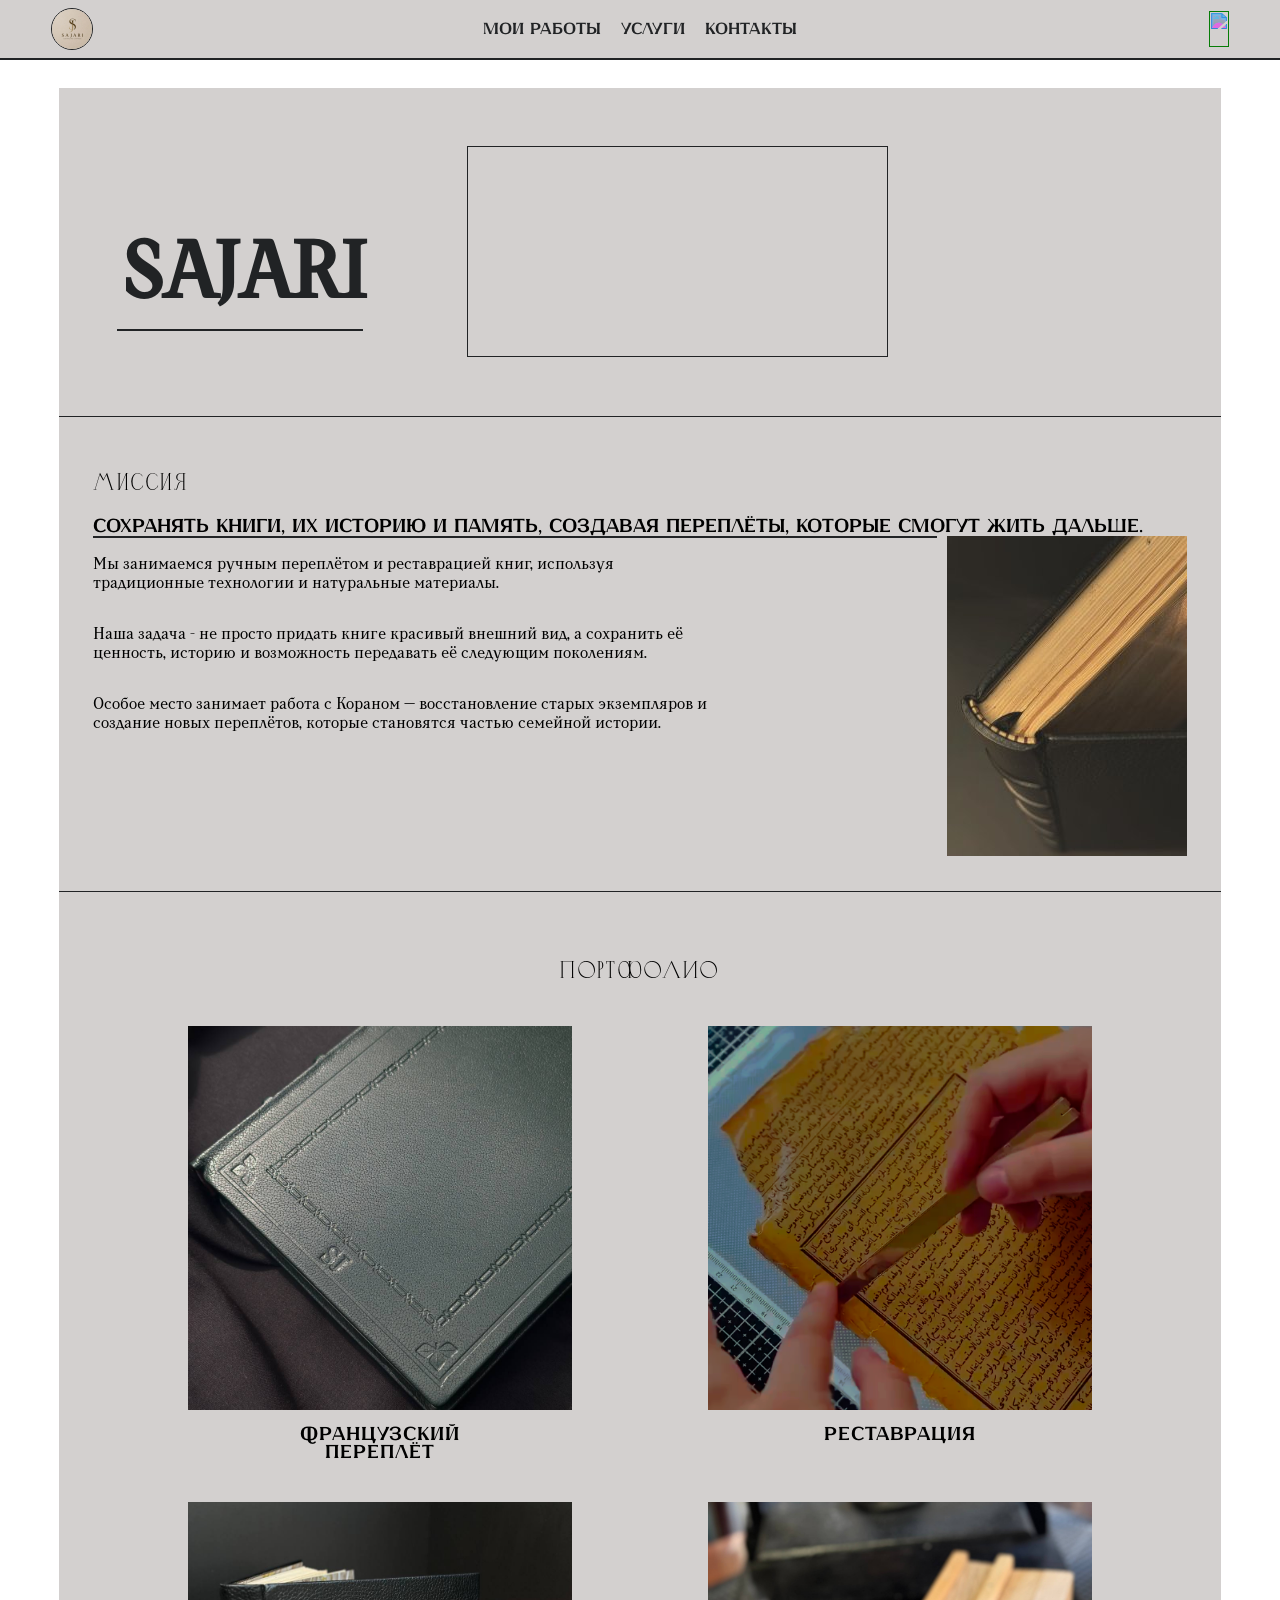
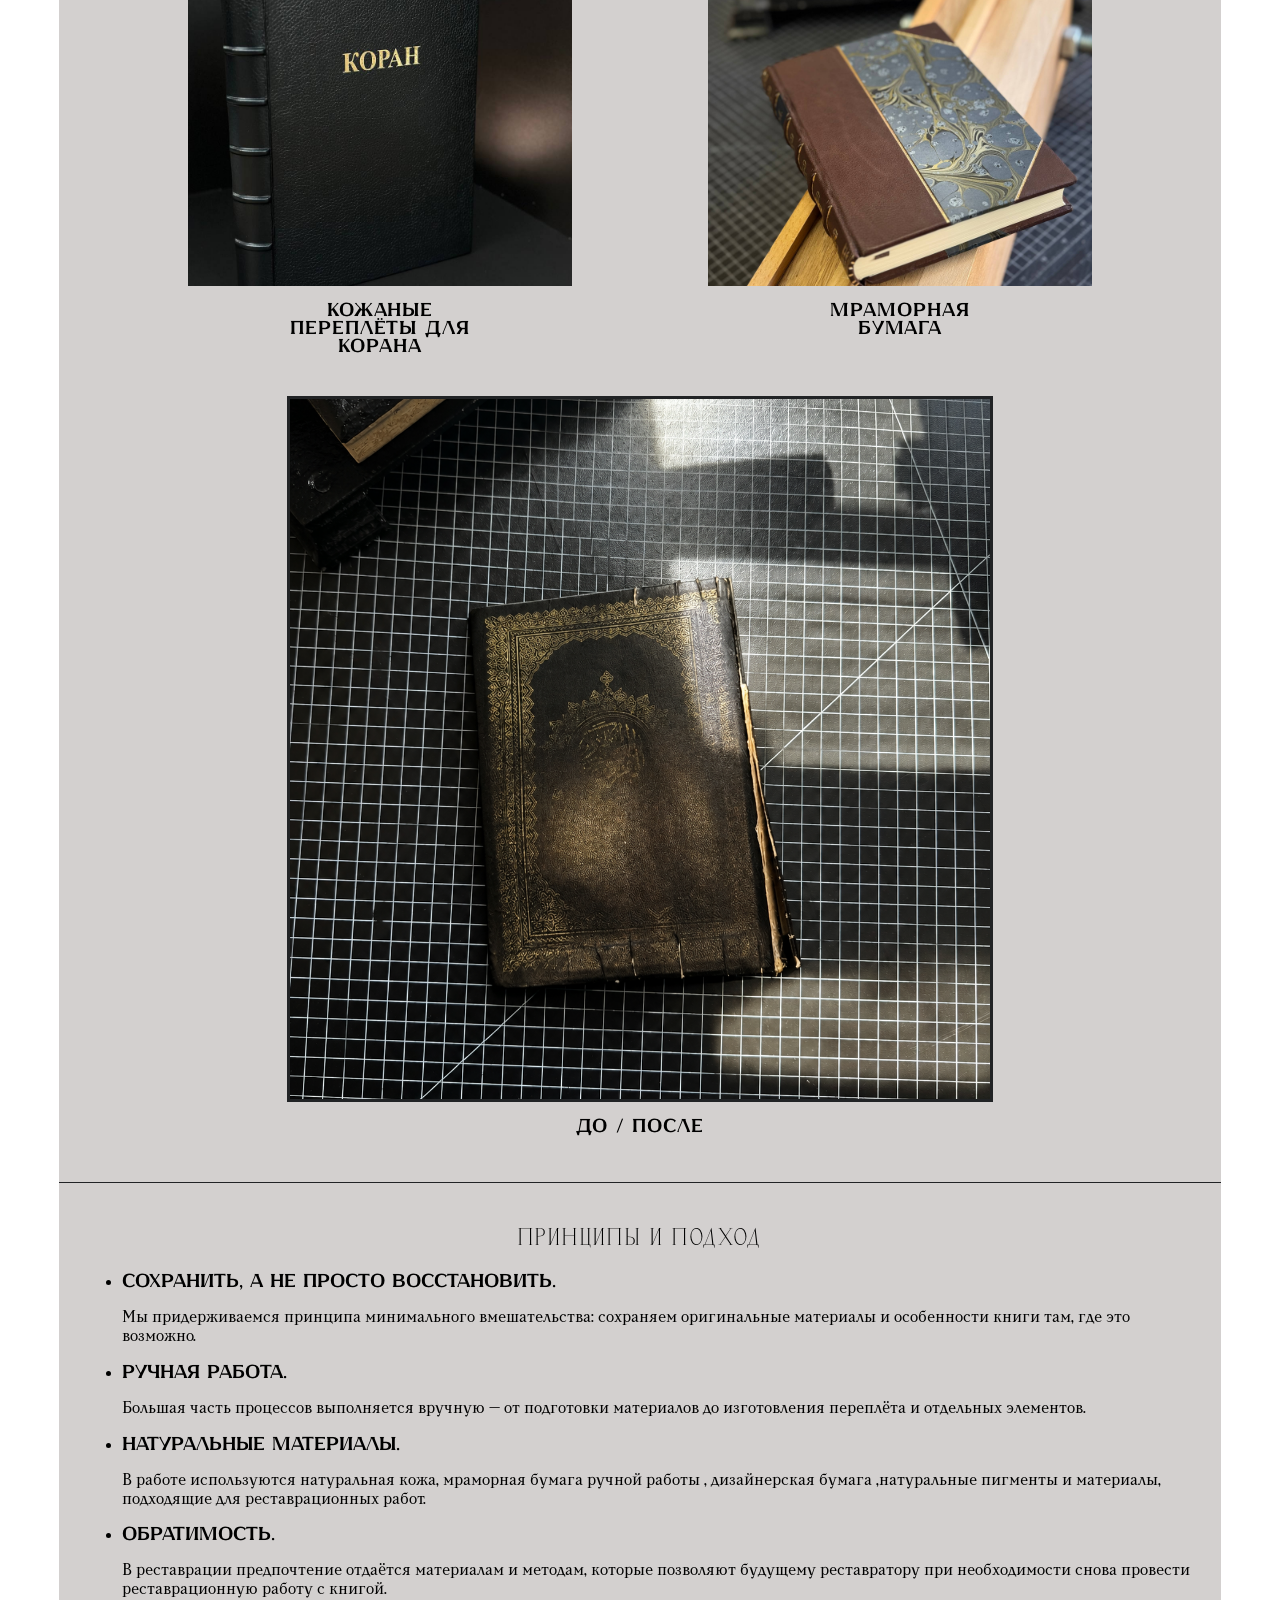
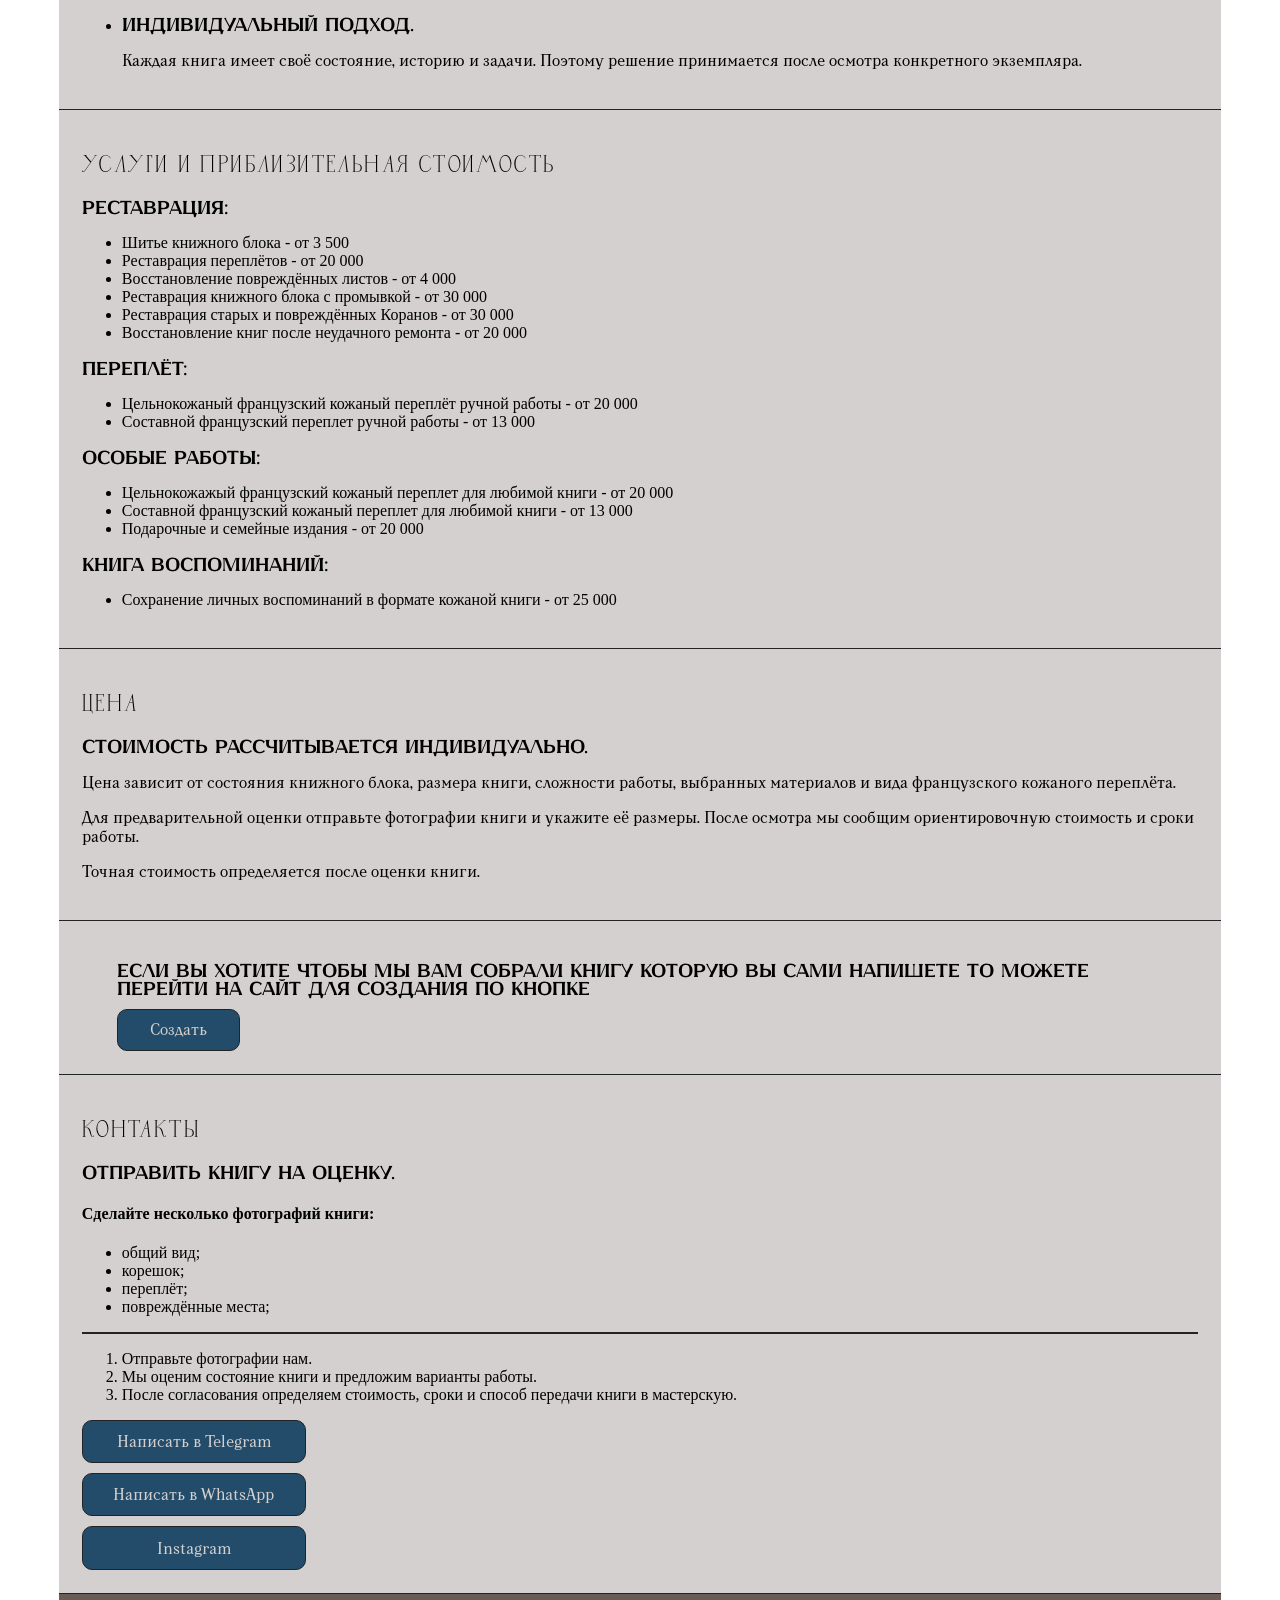
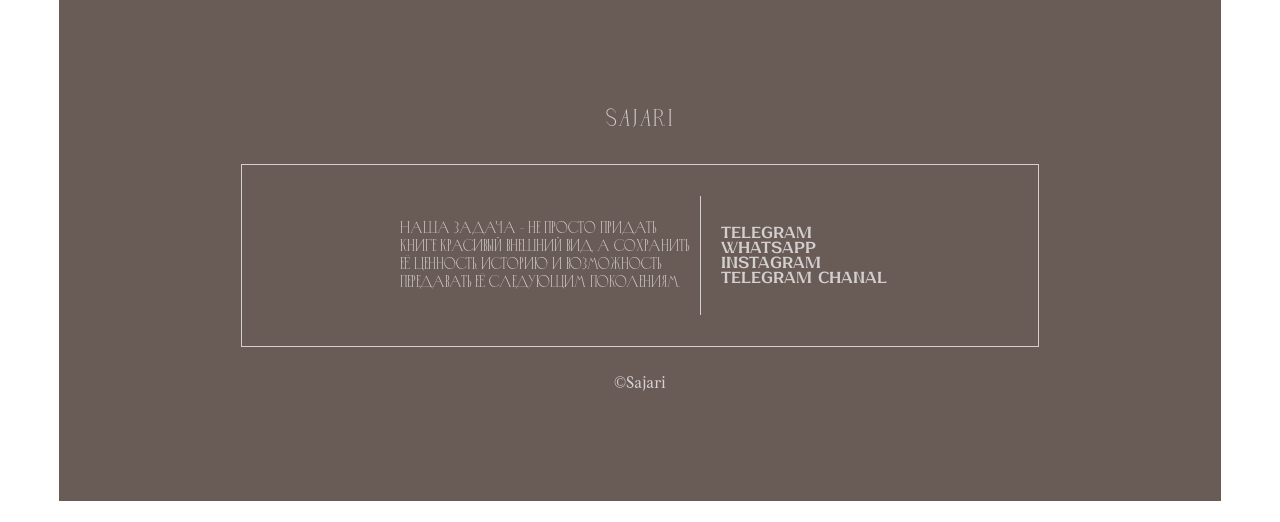
==== commit 3ffb2105: "Add files via upload" ====
--- a/index.html
+++ b/index.html
@@ -135,6 +135,10 @@
                 <p>Точная стоимость определяется после оценки книги.</p>
             </div>
         </div>
+        <div class="nabor">
+            <h3>Если вы хотите чтобы мы вам собрали книгу которую вы сами напишете то можете перейти на сайт для создания по кнопке </h3>
+            <a href="nabor.html">Создать</a>
+        </div>
         <div id="kt" class="kontacty">
             <h2>КОНТАКТЫ</h2>
             <h3>Отправить книгу на оценку.</h3>
--- a/style.css
+++ b/style.css
@@ -342,4 +342,25 @@
 *{
     scroll-behavior: smooth;
     scroll-margin-top: 100px;
+}
+.nabor{
+    background: var(--4);
+    padding: 2% 5%;
+    border-bottom: var(--1) 1px solid;
+    display: flex;
+    flex-direction: column;
+    gap: 10px;
+}
+.nabor a {
+    background: var(--2) ;
+    color: var(--4);
+    padding: 1%;
+    border-radius: 10px;
+    text-decoration: none;
+    border: var(--1) 1px solid;
+    max-width: 100px;
+    text-align: center;
+}
+.nabor a:hover{
+    background: var(--3);
 }
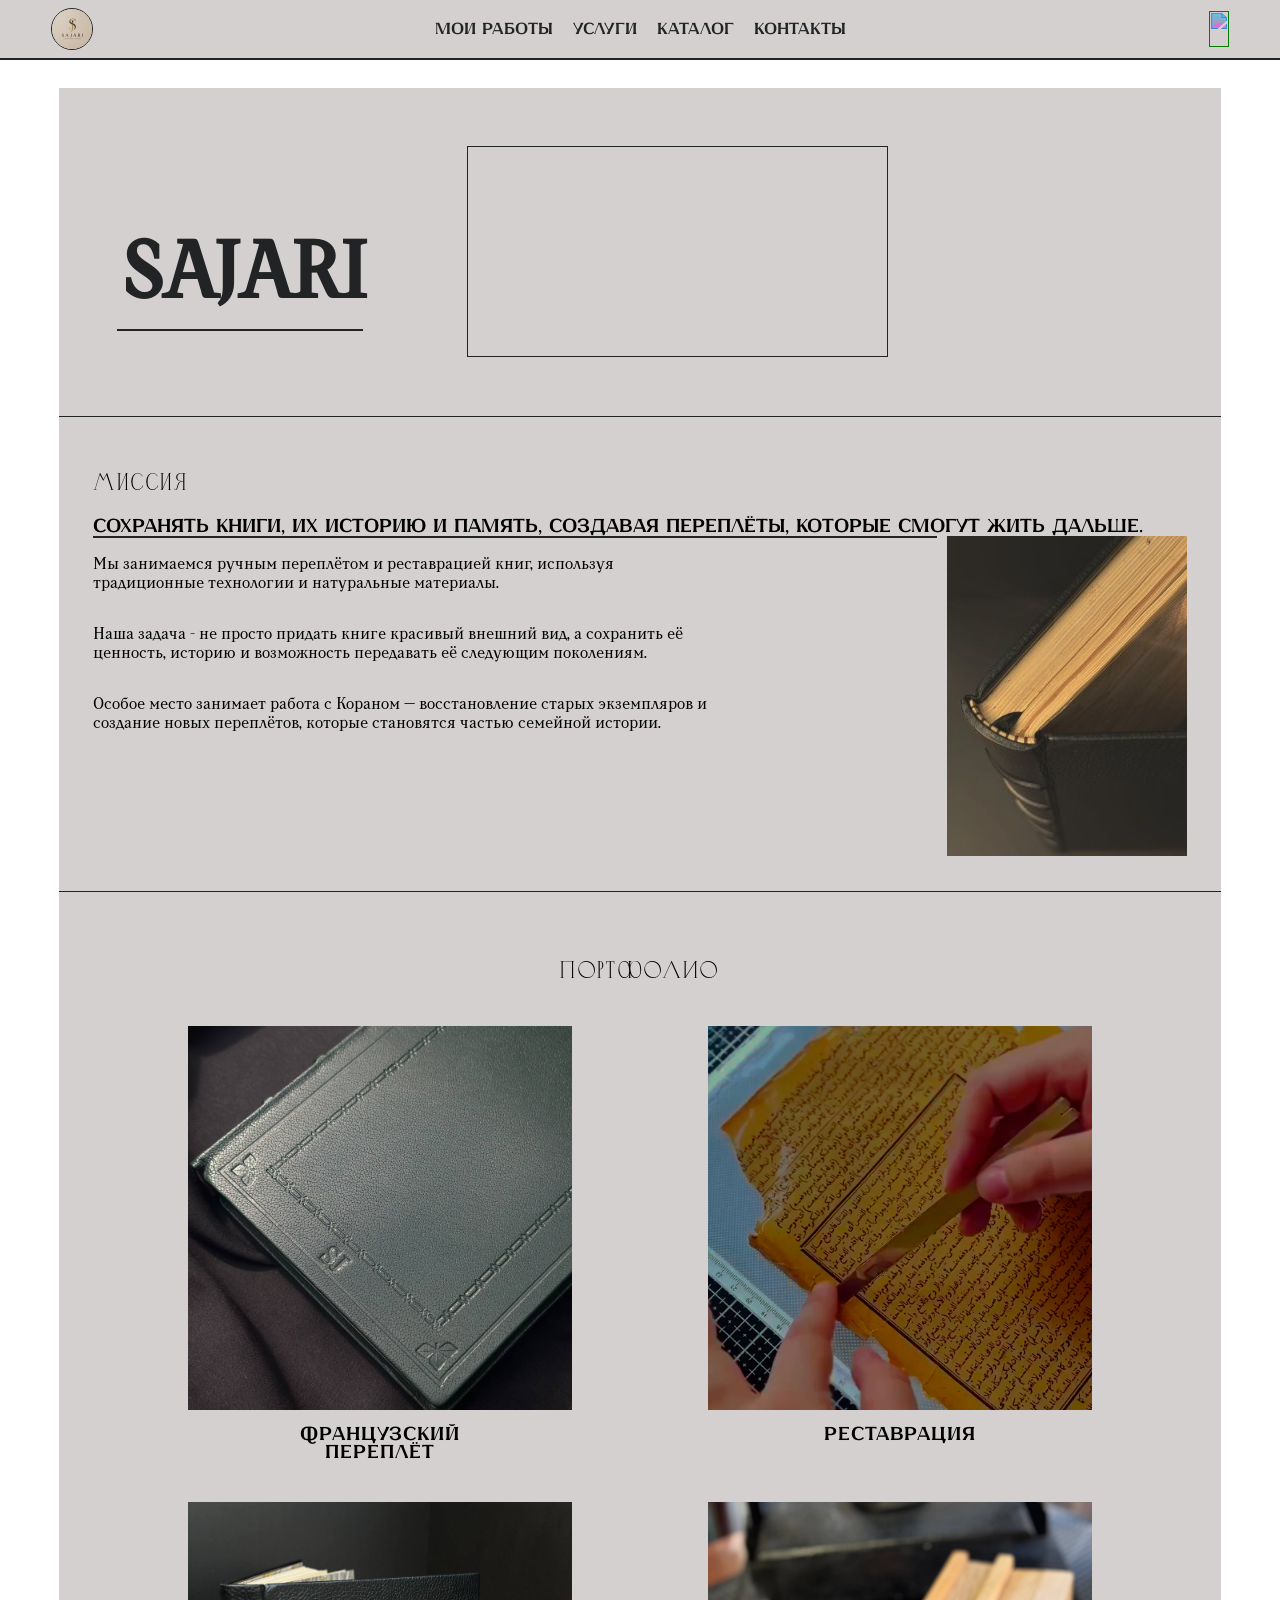
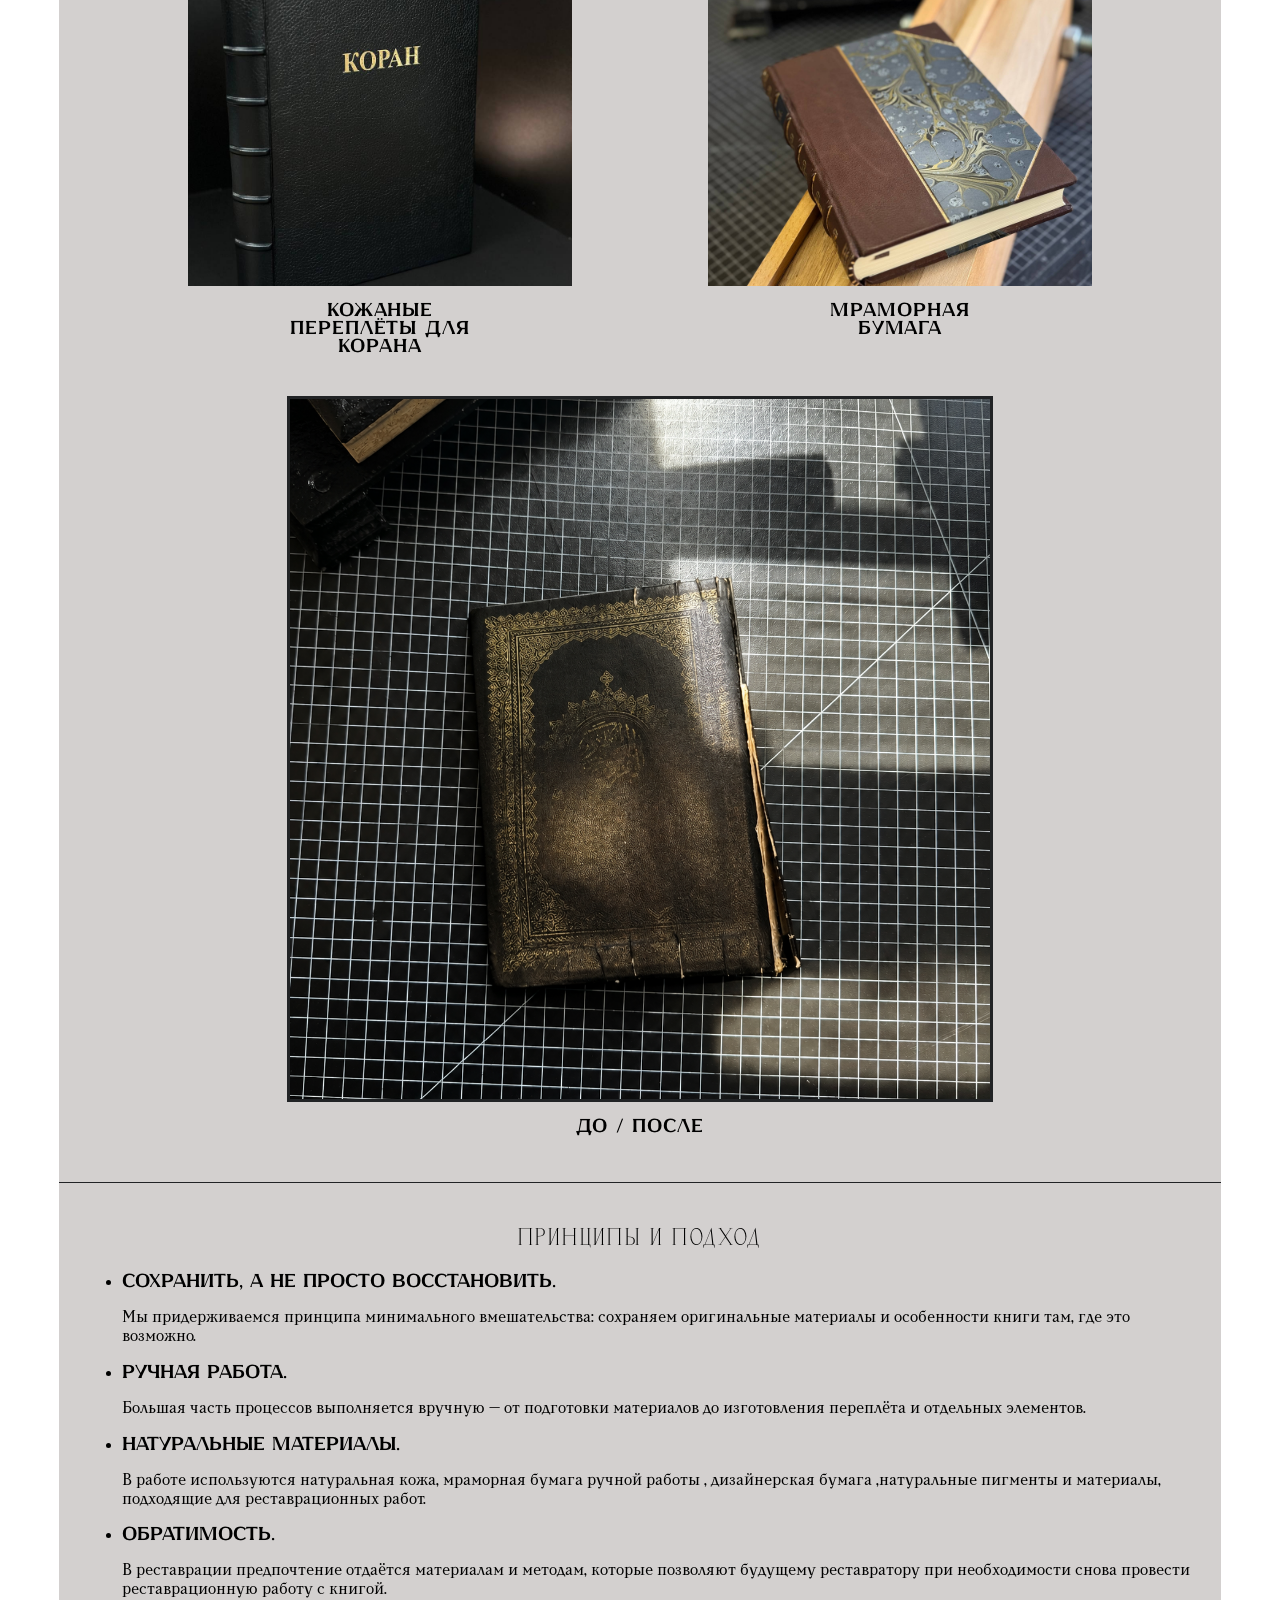
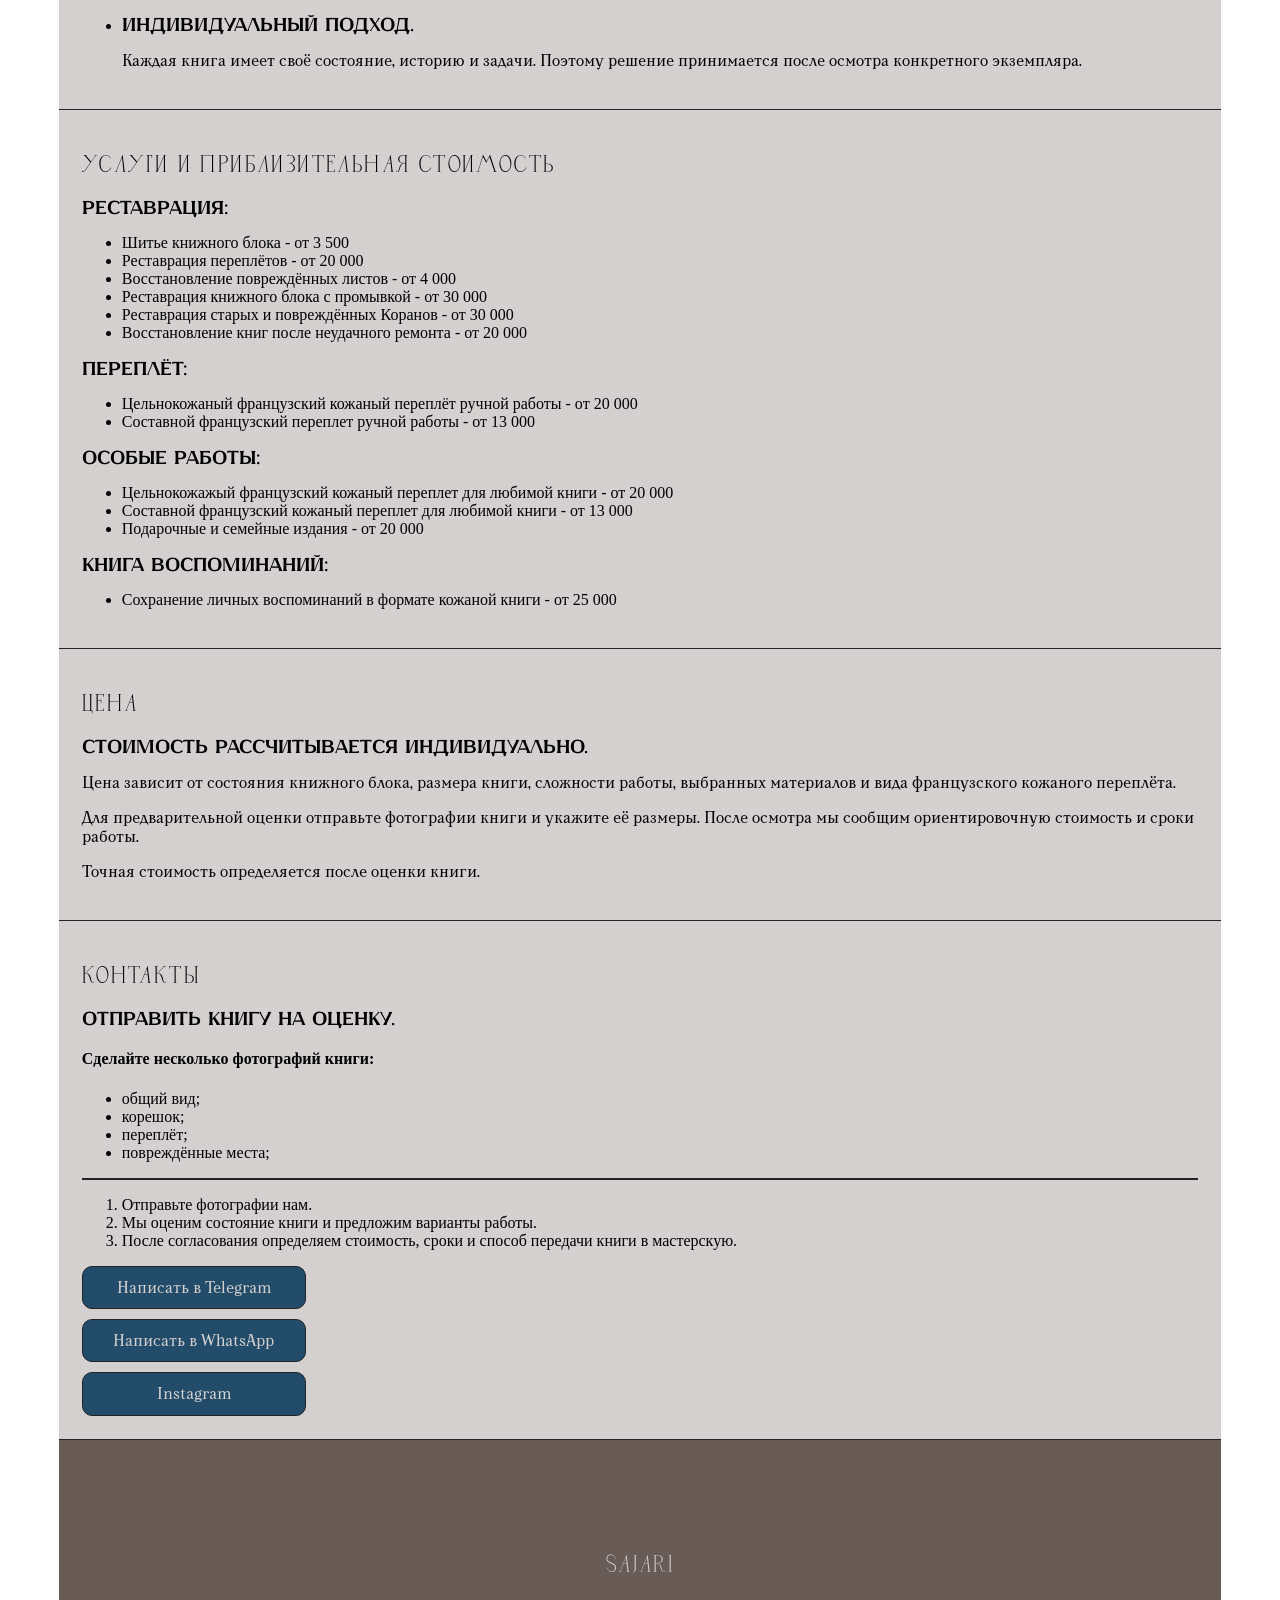
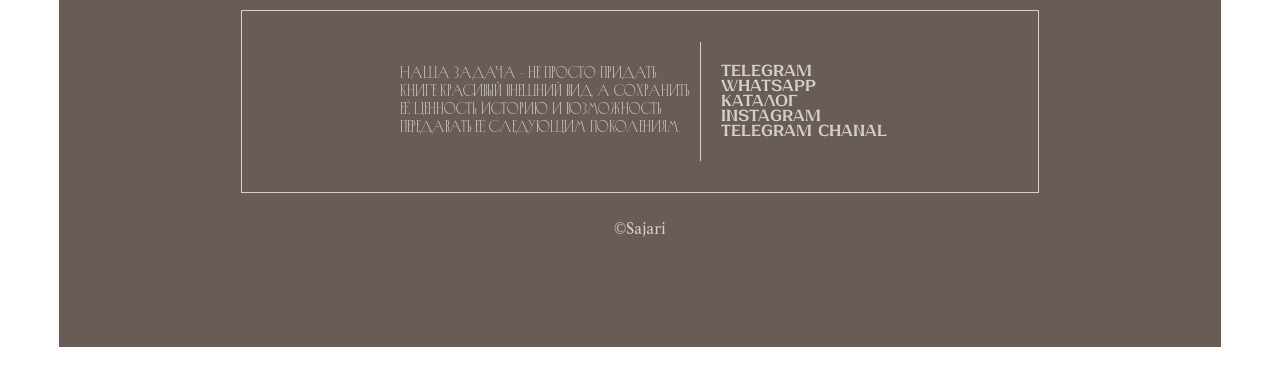
==== commit e46e49cc: "Add files via upload" ====
--- a/index.html
+++ b/index.html
@@ -17,6 +17,7 @@
             <div class="hlv2">
                 <a href="#pf">Мои работы</a>
                 <a href="#us">УСЛУГИ</a>
+                <a href="katalog.html">Каталог</a>
                 <a href="#kt">Контакты</a>
             </div>
             <a href=""><img style=" nvert(24%) sepia(28%) saturate(1200%) hue-rotate(170deg) brightness(90%) contrast(95%); border: none; width:100%;" src="https://cdn.jsdelivr.net/gh/glincker/thesvg@main/public/icons/telegram/mono.svg" alt=""></a>
@@ -135,10 +136,6 @@
                 <p>Точная стоимость определяется после оценки книги.</p>
             </div>
         </div>
-        <div class="nabor">
-            <h3>Если вы хотите чтобы мы вам собрали книгу которую вы сами напишете то можете перейти на сайт для создания по кнопке </h3>
-            <a href="nabor.html">Создать</a>
-        </div>
         <div id="kt" class="kontacty">
             <h2>КОНТАКТЫ</h2>
             <h3>Отправить книгу на оценку.</h3>
@@ -170,6 +167,7 @@
                 <div class="fulv2">
                     <a href="https://t.me/SAJARIIII">Telegram</a>
                     <a href="https://wa.me/79896782414">WhatsApp</a>
+                    <a href="katalog.html">Каталог</a>
                     <a href="">Instagram</a>
                     <a href="https://t.me/SAJARIII">Telegram chanal</a>
                 </div>
--- a/style.css
+++ b/style.css
@@ -34,6 +34,7 @@
     height: 60px;
     display: flex;
     align-items: center;
+    
 }
 
 .hlv1 {
@@ -60,6 +61,7 @@
     position: absolute;
     left: 50%;
     transform: translateX(-50%);
+    align-items: center;
 }
 
 .hlv2 a {
@@ -69,7 +71,13 @@
     transition: color 0.3s;
     white-space: nowrap;
 }
-
+.hlv2 p {
+    font-family: f3;
+    text-decoration: none;
+    color: var(--3);
+    transition: color 0.3s;
+    white-space: nowrap;
+}
 .hlv2 a:hover {
     color: var(--3);
 }
@@ -112,9 +120,7 @@
     width: 40%;
     border: var(--1) 1px solid;
 }
-.herolv1{
-    
-}
+
 .imgs{
     display: flex;
     gap:20px;
@@ -334,7 +340,7 @@
 }
 .fulv0 p{
     font-family: f2;
-    font-weight: ;
+
 }
 .fulv0 a{
     font-family: f3;
@@ -343,24 +349,181 @@
     scroll-behavior: smooth;
     scroll-margin-top: 100px;
 }
-.nabor{
-    background: var(--4);
-    padding: 2% 5%;
-    border-bottom: var(--1) 1px solid;
+
+.card{
+
+    display: flex;
+    flex-direction: column;
+    justify-content: center;
+    align-items: center;
+    text-decoration: none;
+    color: var(--1);
+    background: #dcdcdc;
+    border: #695b56 1px solid;
+    max-width: 70%;
+    padding: 2%;
+    margin: 0 auto;
+}
+.card img{
+    width: 95%;
+    height: auto;
+}
+.catalog{
+    padding: 5%;
+    display: grid;
+    grid-template-columns: 2fr 2fr;
+    gap: 60px;
+    align-items: center;
+    justify-content: center;
+    margin: 0;
+    max-width: 80%;
+    margin:  0 auto;
+    border: var(--1) 10px double;
+
+}
+.lv1cat {
+    background: #dcdcdc;
+    padding: 5% 0%;
+}
+.card p{
+    font-family: f1;
+    text-align: center;
+}
+.lv1cat h1{
+    color: var(--1  );
+    text-align: right;
+}
+.card h2 {
+    border-top: var(--1) 1px solid;
+    padding: 2% 0% 0% 0%;
+    width: 90%;
+    text-align: center;
+    margin: 0 auto;
+    margin-top: 10px;
+}   
+.heroco h1{
+    font-family: f3;
+}
+.heroco p {
+    font-family: f1;
+}
+.heroco{
+    text-align: center;
+    background-color: #695b56;
+    padding: 2%;
+    color: var(--4);
+}
+.bookInfo{
+    padding: 3% 3%;
+    margin: 0 auto;
+    display: flex;
+    flex-direction: column;
+    align-items: center;
+    background: var(--4);
+}
+.bookInfo img{
+    width: 50%;
+    
+
+}
+.bookInfo h1{
+    font-family: f2;
+}
+.bookInfo p{
+    font-family: f3;
+}
+.bookInfo input{
+    background: var(--4);
+    border: var(--1) 1px solid;
+    color: var(--1);
+    font-family: f1;
+    padding: 1% 3%;
+    width: 40%;
+    text-align: center;
+    border-radius: 15px;
+    margin-bottom: 10px;
+}
+.bookInfo button{
+    background: var(--2);
+    border: var(--1);
+    color: var(--4);
+    padding: 1% 2%;
+    font-size: 110%;
+    font-family: f3;
+    border-radius: 15px;
+
+}
+.lv1book{
+    border: var(--1) solid;
+    display: flex;
+    flex-direction: column;
+    align-items: center;
+    padding: 2%;
+    max-width: 70%;
+
+}
+.admp1{
+    margin: 0 auto;
+    display: flex;
+    flex-direction: column;
+    text-align: center;
+    border: var(--1) 1px solid;
+    padding: 5%;
+    width: 70%;
+}
+.admp1 input{
+    padding: 1% 2%;
+    text-align: center;
+    border-radius: 10px;
+    border: var(--1) 1px solid;
+    width: 40%;
+    margin: 0 auto;
+    margin-bottom: 10px;
+    font-family: f3;
+}
+.admp1 button{
+    width: 20%;
+    font-family: f3;
+    margin: 0 auto;
+    border: var(--1) 1px solid;
+    border-radius: 10px;
+    padding: 1%;
+    color: var(--4);
+    background: var(--2);
+}
+.admp1 h1{
+    font-family: f3;
+}
+.fail{
+    color: var(--1);
+    text-align: center;
+    margin: 0;
+    font-family: f3;
+}
+.zagadm{
+    margin: 0 auto;
+    display: flex;
+    justify-content: center;
+
+}
+.redaktor{
     display: flex;
     flex-direction: column;
     gap: 10px;
-}
-.nabor a {
-    background: var(--2) ;
-    color: var(--4);
+    margin-bottom: 20px;
+}
+.redaktor input{
+    text-align: center;
     padding: 1%;
+
+}
+.redaktor button{
+    padding: 1%;
+    width: 30%;
+    margin: 0 auto;
+    background: var(--2);
+    border: var(--1) 1px solid;
+    color: var(--4);
+    font-family: f3;
     border-radius: 10px;
-    text-decoration: none;
-    border: var(--1) 1px solid;
-    max-width: 100px;
-    text-align: center;
-}
-.nabor a:hover{
-    background: var(--3);
 }
--- a/adaptive.css
+++ b/adaptive.css
@@ -73,4 +73,36 @@
         font-family: f2;
         font-weight: 400;
     }
+    .card{
+        font-size: 80%;
+
+    }
+    .catalog{
+        grid-template-columns: 1fr;
+    }
+    .bookInfo{
+        padding: 0px;
+    }
+    .lv1book{
+        padding: 4%;
+        max-width: 90%;
+    }
+    .lv1book img{
+        width: 100%;
+        height: auto;
+    }
+    .admp1{
+        width: 90%;
+    }
+    .zagadm{
+    margin: 0 auto;
+    display: flex;
+    justify-content: center;
+    width: 100%;
+
+    } 
+
+
+
+
 }
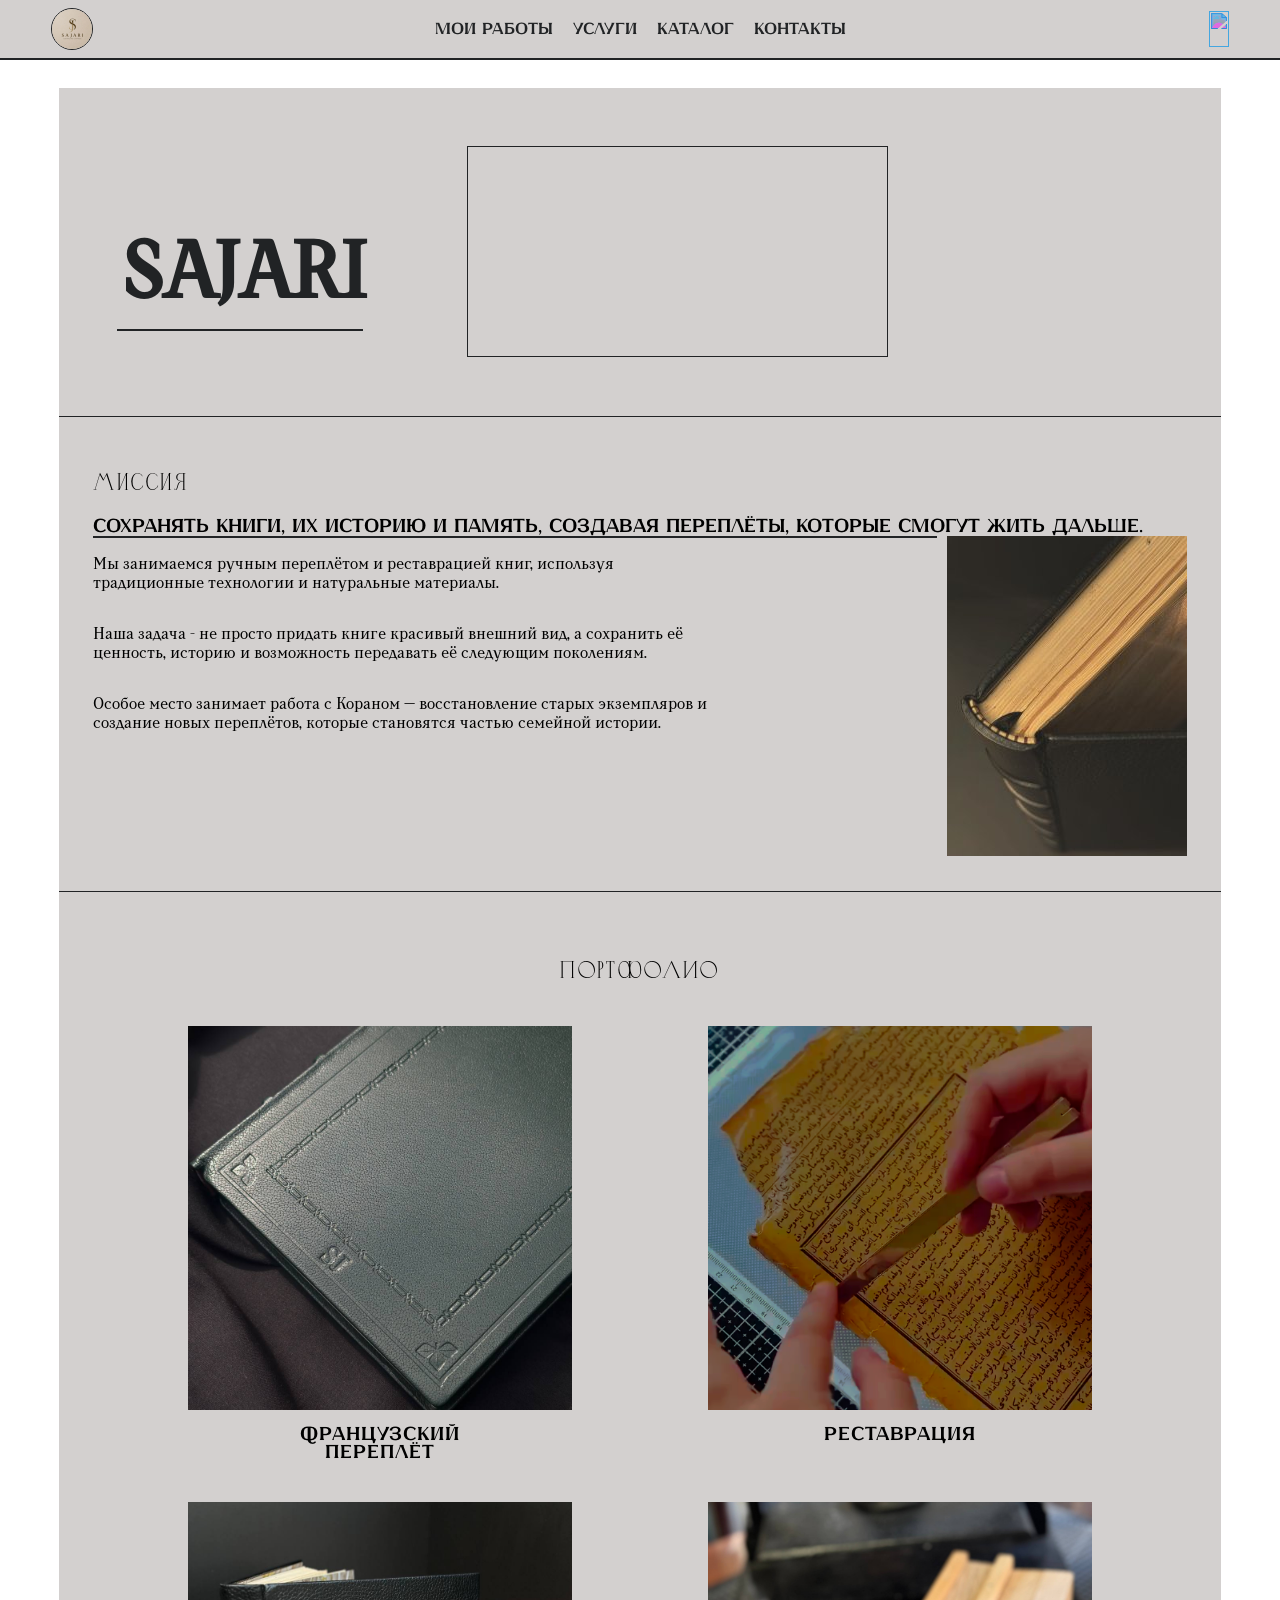
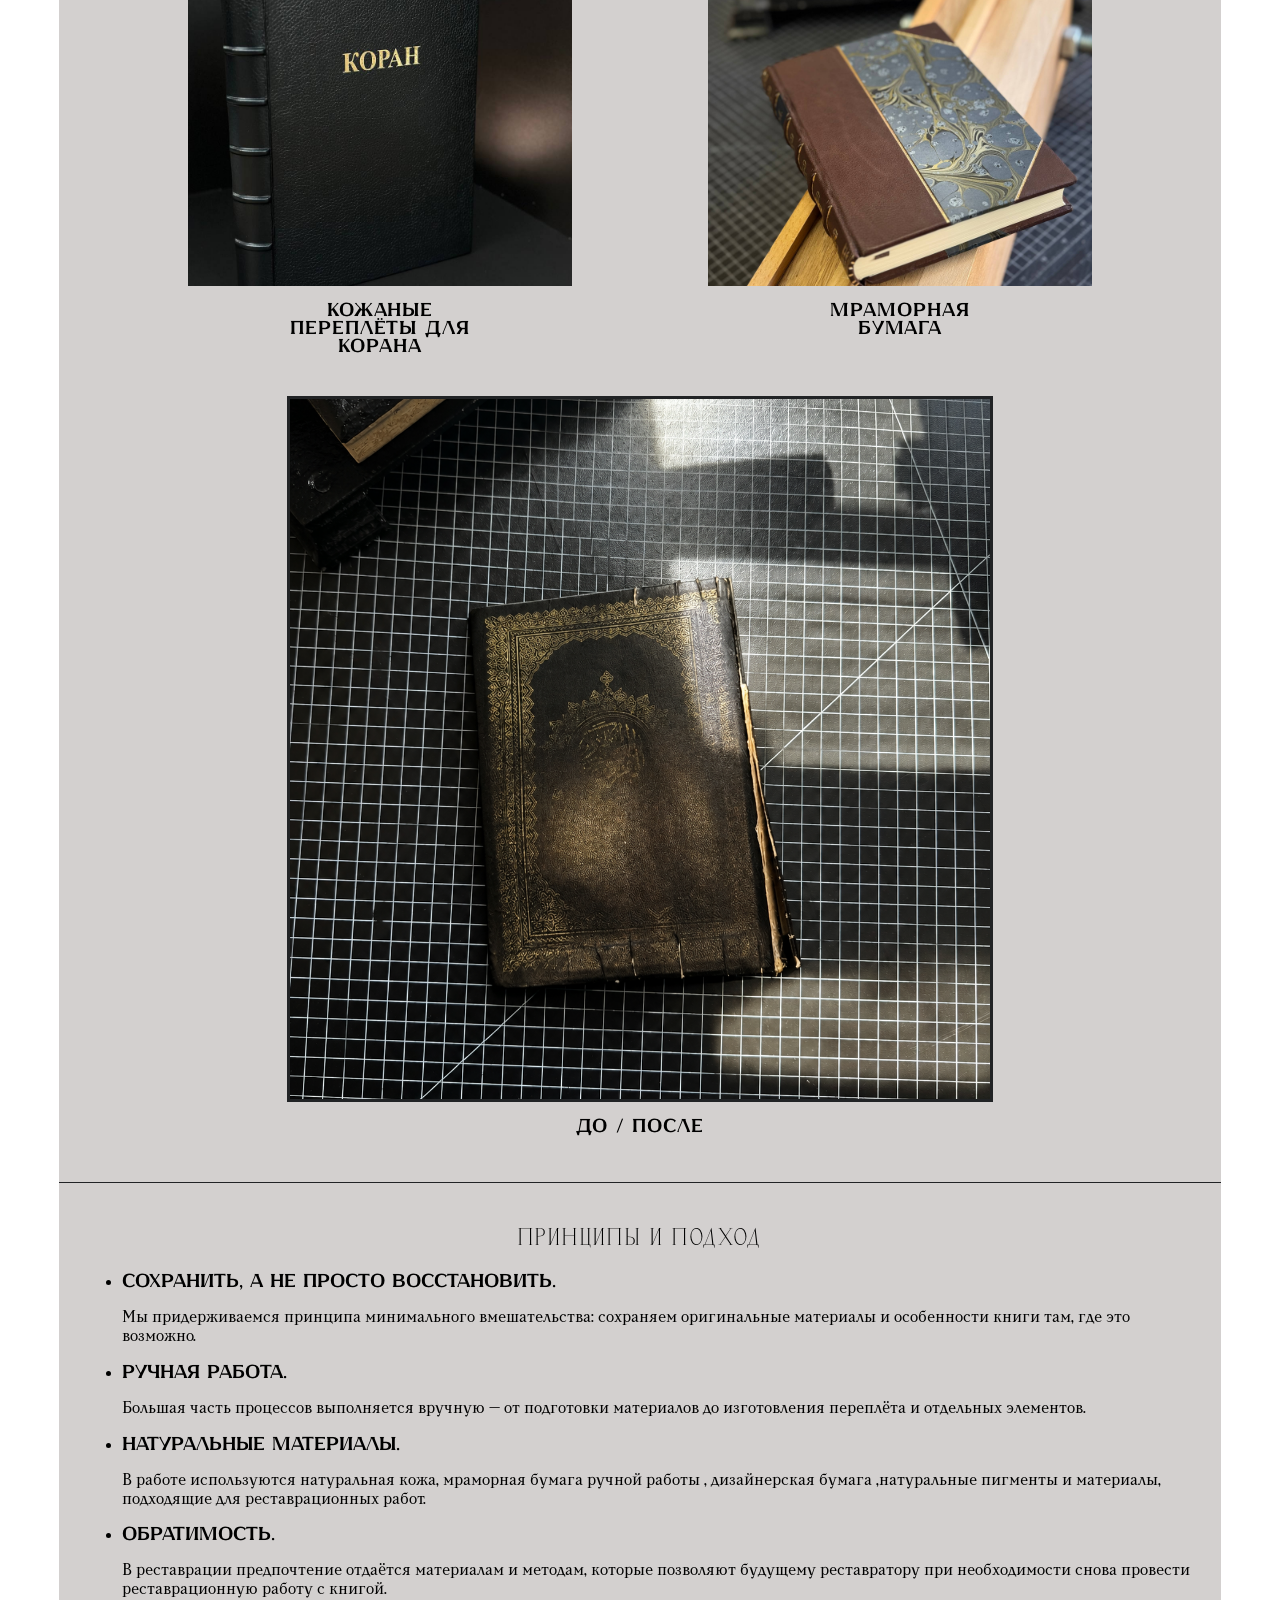
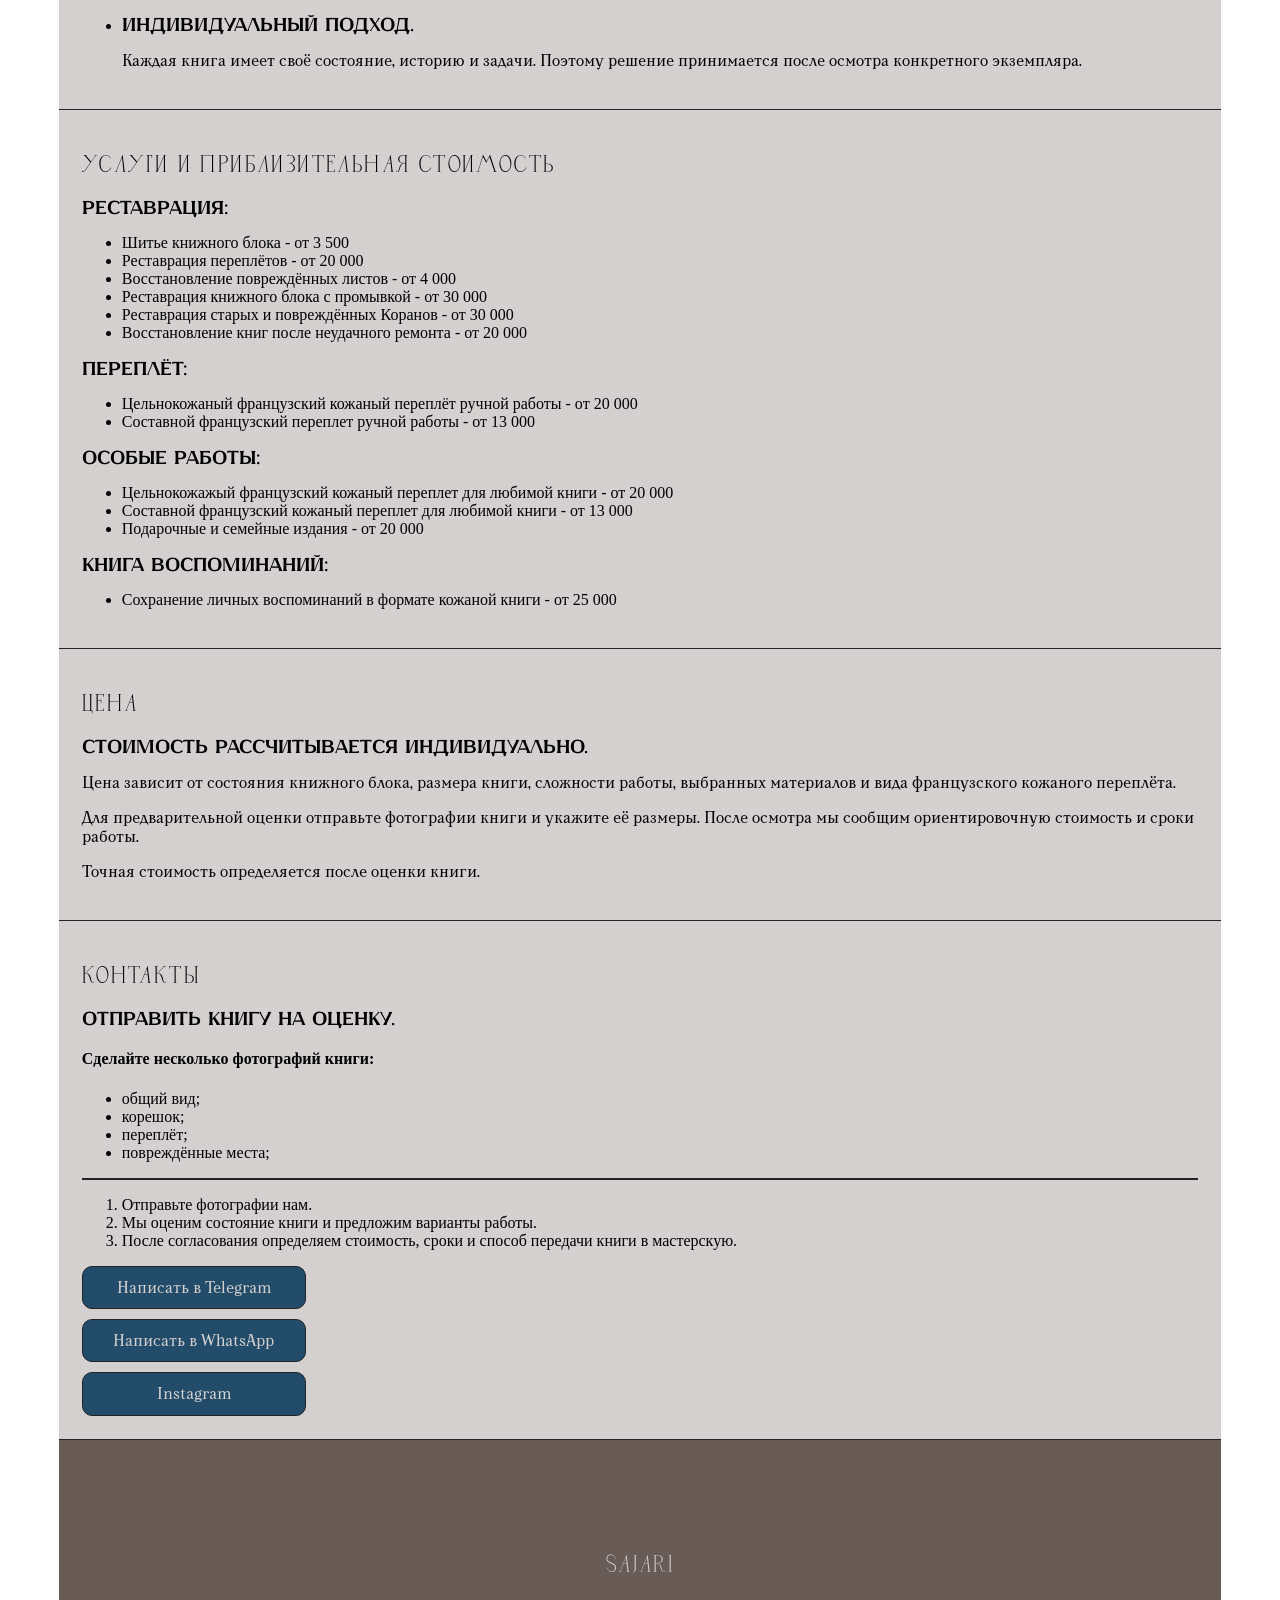
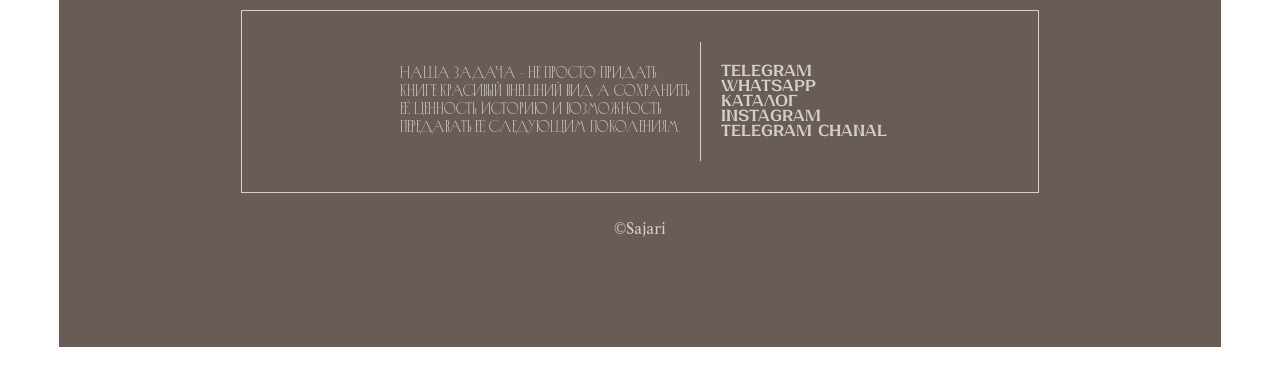
==== commit a230d583: "Update index.html" ====
--- a/index.html
+++ b/index.html
@@ -20,7 +20,7 @@
                 <a href="katalog.html">Каталог</a>
                 <a href="#kt">Контакты</a>
             </div>
-            <a href=""><img style=" nvert(24%) sepia(28%) saturate(1200%) hue-rotate(170deg) brightness(90%) contrast(95%); border: none; width:100%;" src="https://cdn.jsdelivr.net/gh/glincker/thesvg@main/public/icons/telegram/mono.svg" alt=""></a>
+            <a href="https://t.me/SAJARIII"><img style=" nvert(24%) sepia(28%) saturate(1200%) hue-rotate(170deg) brightness(90%) contrast(95%); border: none; width:100%;" src="https://cdn.jsdelivr.net/gh/glincker/thesvg@main/public/icons/telegram/mono.svg" alt=""></a>
         </div>
     </header>
     <main>
@@ -177,4 +177,4 @@
         </div>
     </main>
 </body>
-</html>+</html>
